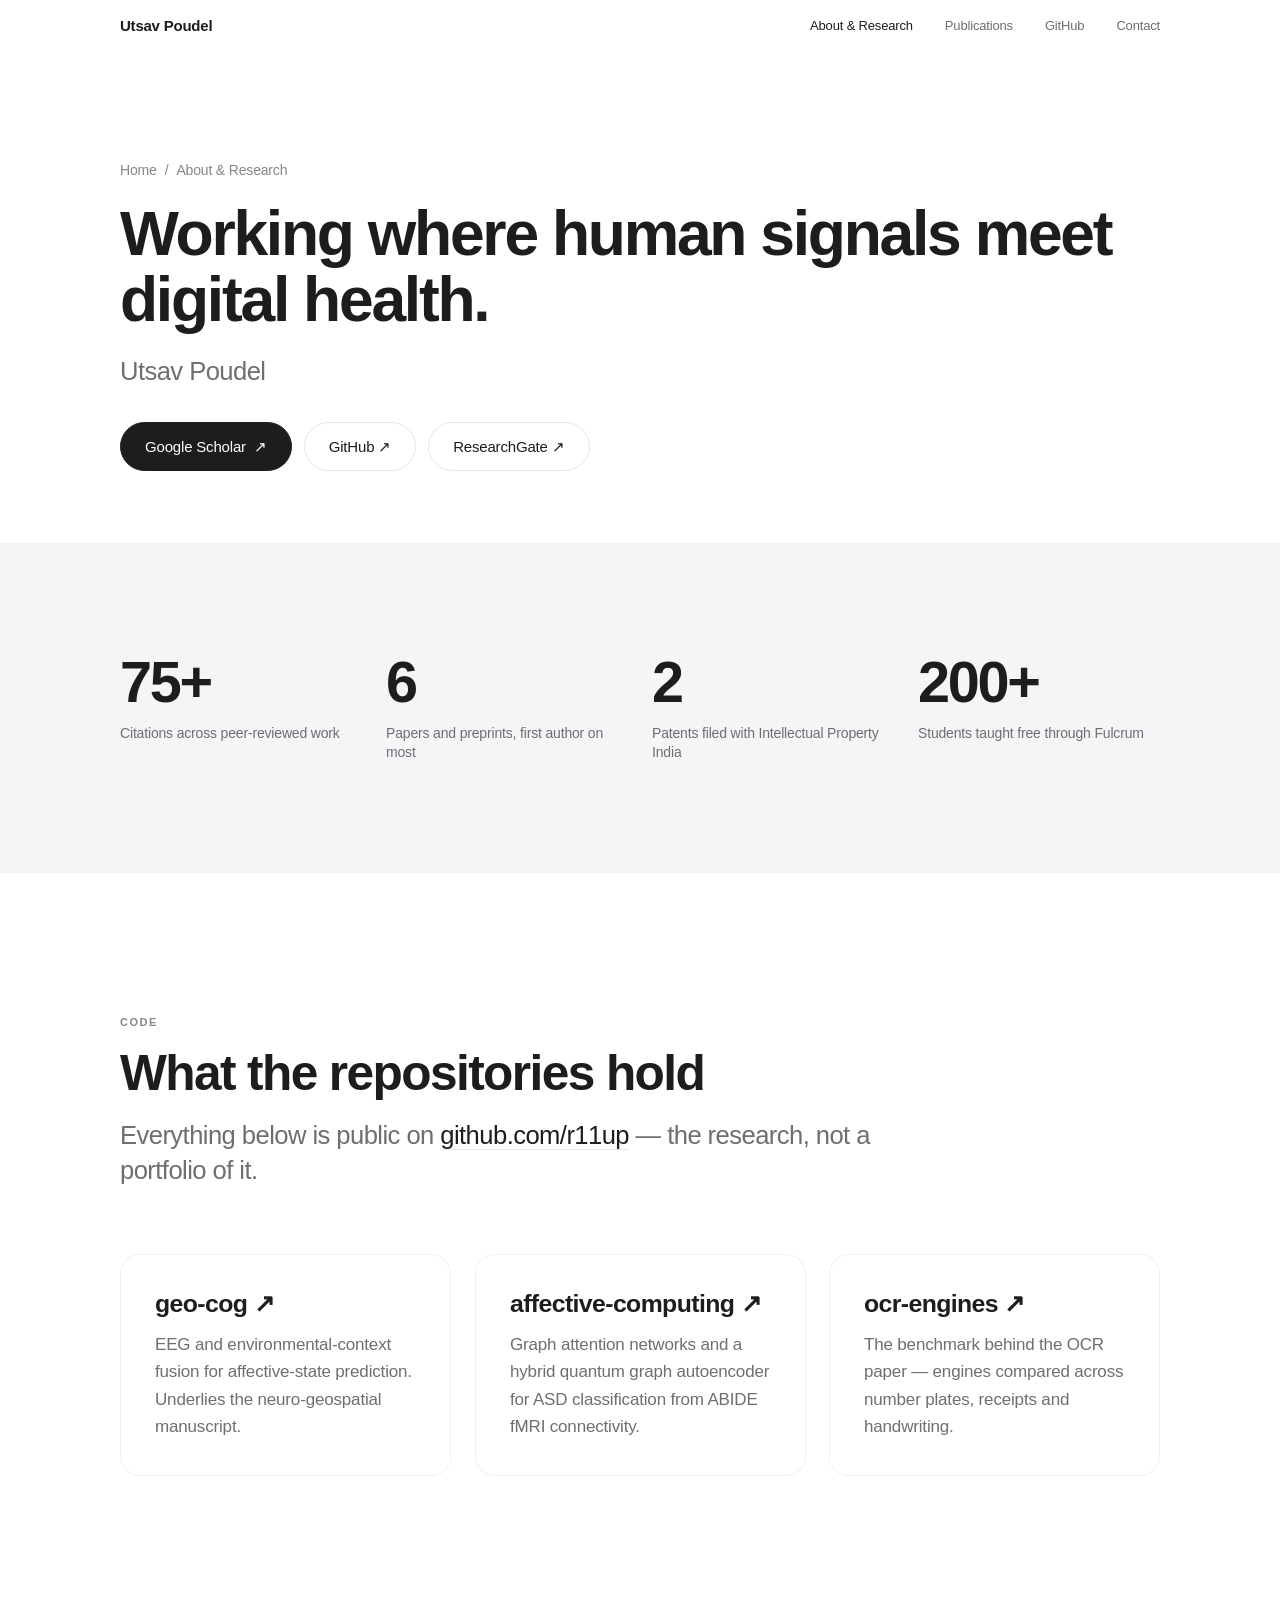
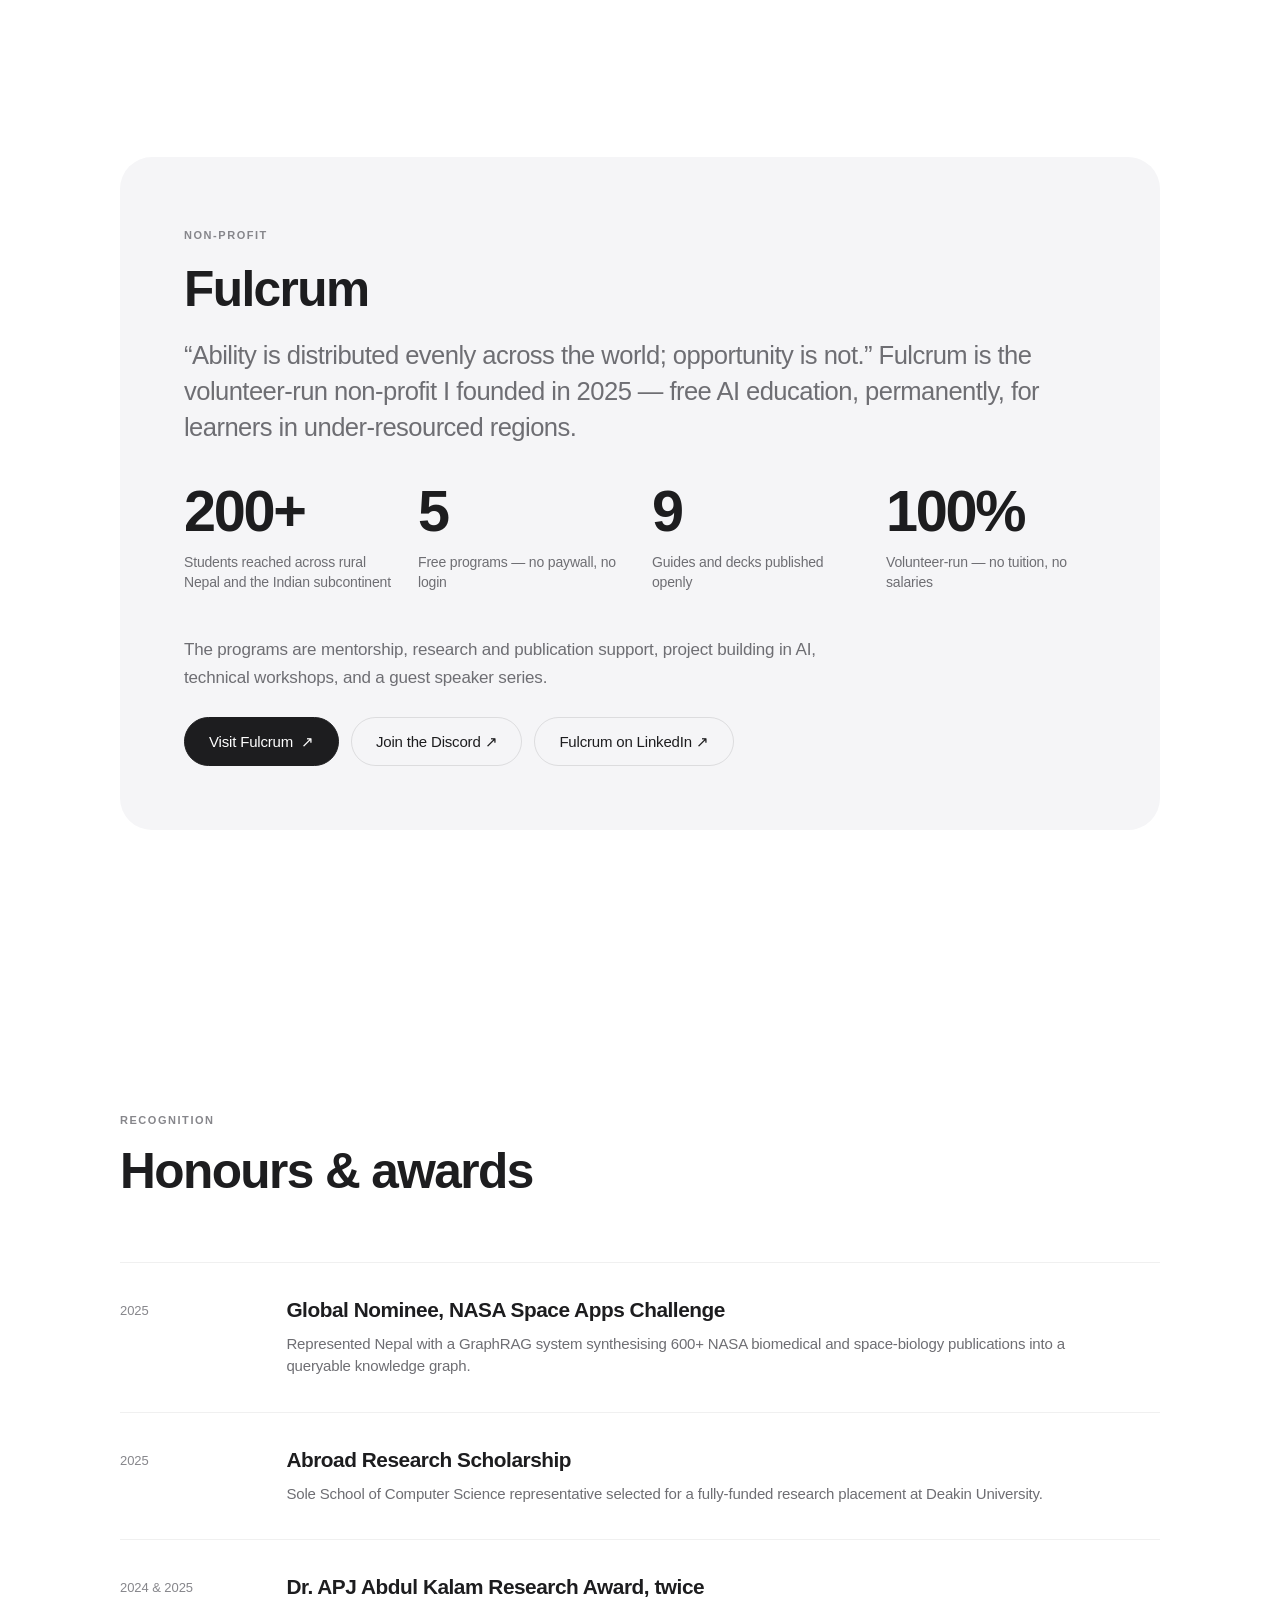
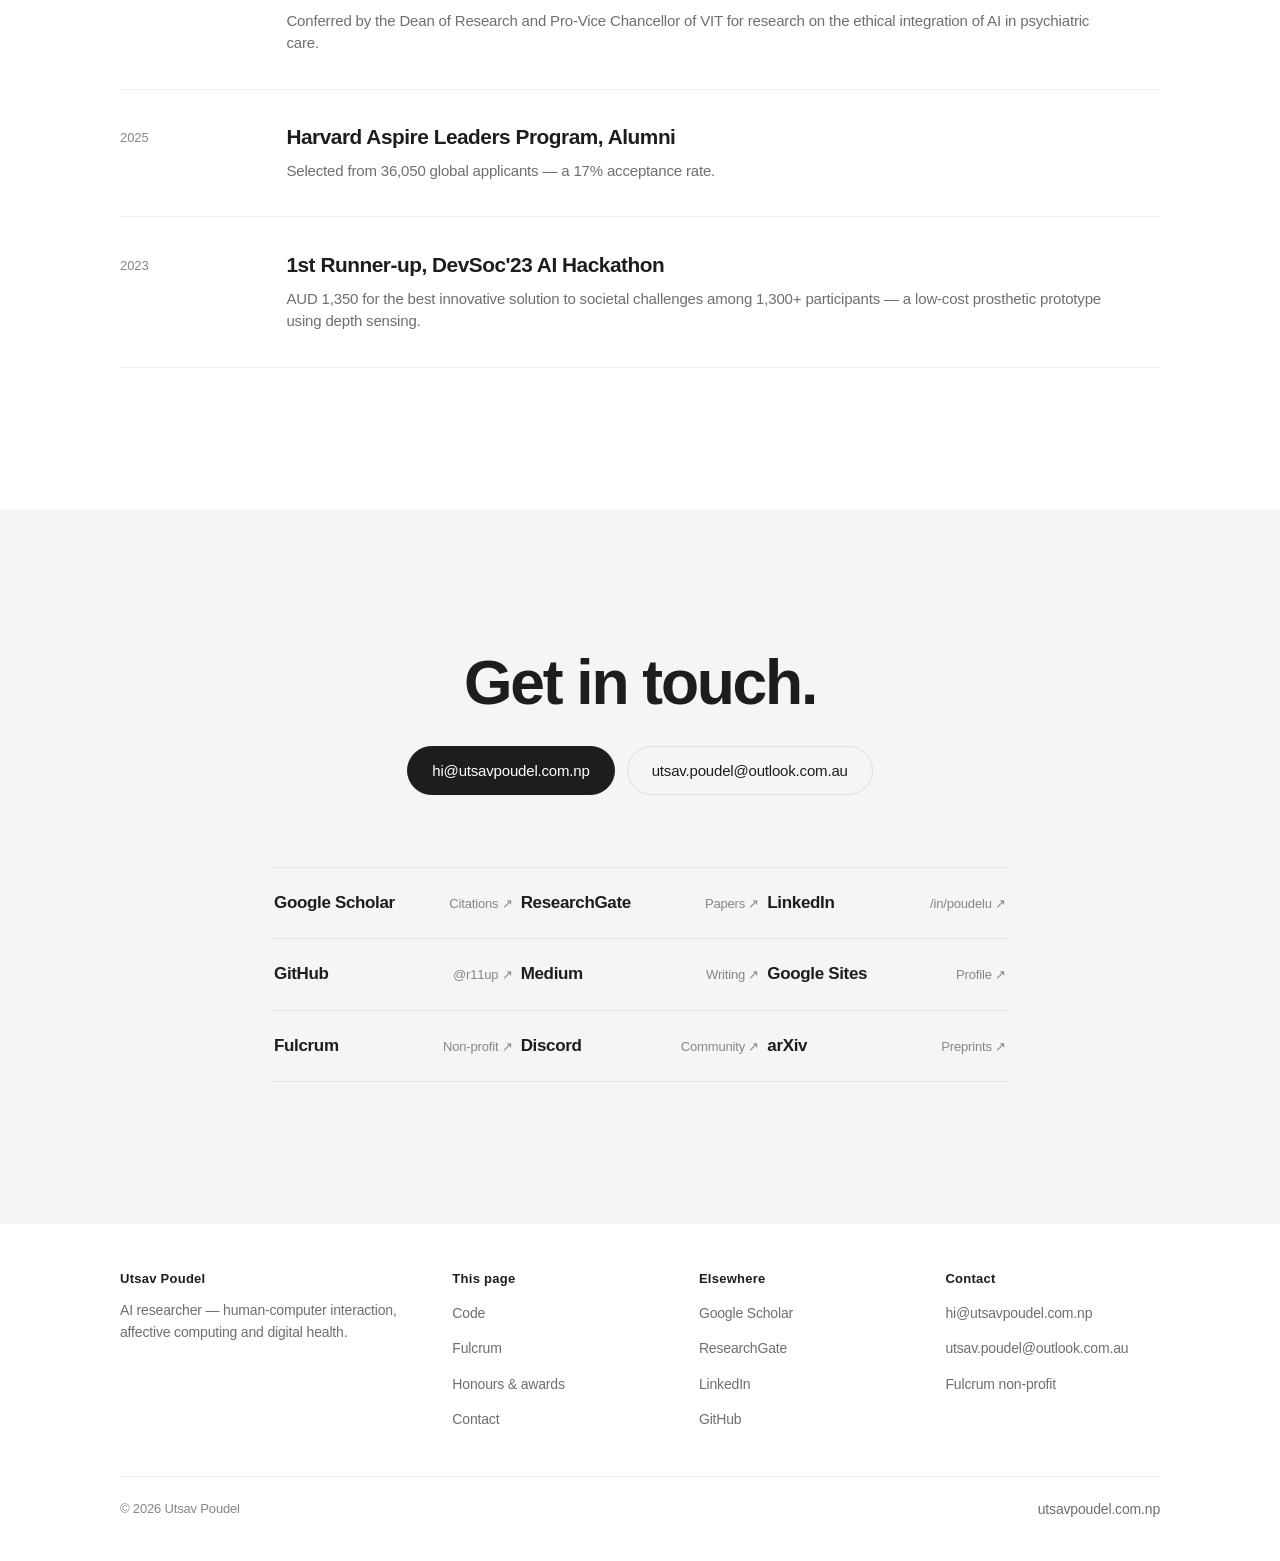
==== about/index.html @ 329345af "Landing: serif-italic name with a hover sheen, uniform hero rhythm - The name is now set in the syst" ====
<!DOCTYPE html>
<html lang="en">
<head>
<meta charset="UTF-8">
<meta name="viewport" content="width=device-width, initial-scale=1">
<title>About Utsav Poudel — AI Researcher in HCI, Affective Computing &amp; Digital Health</title>
<meta name="description" content="Utsav Poudel is an AI researcher working in human-computer interaction, affective computing and digital health. Bachelor's from VIT, visiting research student at Deakin University, collaborator at the University of Melbourne, founder of the Fulcrum non-profit. Research on EEG and fMRI, graph neural networks and quantum machine learning.">
<meta name="author" content="Utsav Poudel">
<meta name="robots" content="index, follow, max-snippet:-1, max-image-preview:large, max-video-preview:-1">
<meta name="keywords" content="Utsav Poudel, about Utsav Poudel, Utsav Poudel research, Utsav Poudel publications, Utsav Poudel affective computing, Utsav Poudel HCI, Utsav Poudel digital health, Utsav Poudel Deakin University, Utsav Poudel VIT, Utsav Poudel Fulcrum, Utshav Paudel, Utsav Paudel, AI researcher">
<link rel="canonical" href="https://utsavpoudel.com.np/about/">

<meta property="og:type" content="profile">
<meta property="og:site_name" content="Utsav Poudel">
<meta property="og:url" content="https://utsavpoudel.com.np/about/">
<meta property="og:title" content="About Utsav Poudel — AI Researcher in HCI &amp; Affective Computing">
<meta property="og:description" content="Research on human cognitive signals, affective computing and digital health — across VIT, Deakin University, Monash University, IIT Mandi and the University of Melbourne.">
<meta property="og:image" content="https://utsavpoudel.com.np/assets/m/6.png">
<meta property="og:image:alt" content="Utsav Poudel — AI researcher">
<meta name="twitter:card" content="summary_large_image">
<meta name="twitter:title" content="About Utsav Poudel — AI Researcher">
<meta name="twitter:description" content="Human-computer interaction, affective computing and digital health. Research, code and the Fulcrum non-profit.">
<meta name="twitter:image" content="https://utsavpoudel.com.np/assets/m/6.png">

<meta name="theme-color" content="#ffffff">
<link rel="icon" href="/assets/m/7.png" type="image/png">
<link rel="apple-touch-icon" href="/assets/m/7.png">
<link rel="manifest" href="/site.webmanifest">
<link rel="stylesheet" href="/assets/css/main.css">

<script type="application/ld+json">
{
  "@context": "https://schema.org",
  "@graph": [
    {
      "@type": "AboutPage",
      "@id": "https://utsavpoudel.com.np/about/#page",
      "url": "https://utsavpoudel.com.np/about/",
      "name": "About Utsav Poudel",
      "description": "Research focus, code and awards of Utsav Poudel, AI researcher in human-computer interaction, affective computing and digital health.",
      "inLanguage": "en",
      "isPartOf": { "@id": "https://utsavpoudel.com.np/#website" },
      "about": { "@id": "https://utsavpoudel.com.np/#person" },
      "mainEntity": { "@id": "https://utsavpoudel.com.np/#person" },
      "breadcrumb": {
        "@type": "BreadcrumbList",
        "itemListElement": [
          { "@type": "ListItem", "position": 1, "name": "Utsav Poudel", "item": "https://utsavpoudel.com.np/" },
          { "@type": "ListItem", "position": 2, "name": "About & Research", "item": "https://utsavpoudel.com.np/about/" }
        ]
      }
    },
    {
      "@type": "Person",
      "@id": "https://utsavpoudel.com.np/#person",
      "name": "Utsav Poudel",
      "alternateName": ["Utshav Paudel", "Utsav Paudel", "U. Poudel"],
      "url": "https://utsavpoudel.com.np/",
      "jobTitle": "AI Researcher",
      "description": "AI researcher in human-computer interaction, affective computing and digital health.",
      "email": "mailto:hi@utsavpoudel.com.np",
      "alumniOf": { "@type": "CollegeOrUniversity", "name": "Vellore Institute of Technology", "sameAs": "https://vit.ac.in/" },
      "affiliation": [
        { "@type": "CollegeOrUniversity", "name": "Deakin University", "sameAs": "https://www.deakin.edu.au/" },
        { "@type": "CollegeOrUniversity", "name": "The University of Melbourne", "sameAs": "https://www.unimelb.edu.au/" },
        { "@type": "CollegeOrUniversity", "name": "Monash University", "sameAs": "https://www.monash.edu/" }
      ],
      "knowsAbout": [
        "Human-Computer Interaction", "Affective Computing", "Digital Health",
        "Graph Neural Networks", "Quantum Machine Learning", "EEG Signal Analysis",
        "fMRI Connectivity", "Responsible AI in Psychiatry"
      ],
      "award": [
        "Global Nominee, NASA Space Apps Challenge 2025",
        "Abroad Research Scholarship, Vellore Institute of Technology (2025)",
        "Dr. APJ Abdul Kalam Research Award (2024 and 2025)",
        "1st Runner-up, DevSoc'23 AI Hackathon",
        "Harvard Aspire Leaders Program, Alumni (2025)"
      ],
      "worksFor": {
        "@type": "NGO",
        "name": "Fulcrum",
        "url": "https://fulcrumgo.github.io/",
        "description": "Volunteer-run non-profit providing free AI education and mentorship to learners in under-resourced regions."
      },
      "sameAs": [
        "https://github.com/r11up",
        "https://scholar.google.com/citations?user=BEfjz2gAAAAJ&hl=en",
        "https://www.researchgate.net/profile/Utsav-Poudel-4",
        "https://www.linkedin.com/in/poudelu/",
        "https://utsavpoudel.medium.com/",
        "https://sites.google.com/view/utsavpoudel",
        "https://fulcrumgo.github.io/about"
      ]
    }
    ,{
      "@type": "NGO",
      "@id": "https://fulcrumgo.github.io/#organization",
      "name": "Fulcrum",
      "url": "https://fulcrumgo.github.io/",
      "description": "Volunteer-run non-profit providing free AI education, mentorship, research and publication support to learners in under-resourced regions.",
      "foundingDate": "2025",
      "founder": { "@id": "https://utsavpoudel.com.np/#person" },
      "sameAs": [
        "https://fulcrumgo.github.io/about",
        "https://www.linkedin.com/company/gofulcrum/",
        "https://www.instagram.com/gofulcrum/"
      ]
    }
  ]
}
</script>
</head>
<body>
<a class="skip" href="#main">Skip to content</a>

<header class="nav" id="nav">
  <div class="wrap nav__inner">
    <a class="nav__brand" href="/">Utsav Poudel</a>
    <button class="nav__toggle" type="button" aria-label="Menu" aria-expanded="false"><span></span><span></span></button>
    <nav aria-label="Primary">
      <ul class="nav__list">
        <li><a href="/about/" aria-current="page">About &amp; Research</a></li>
        <li><a href="https://scholar.google.com/citations?user=BEfjz2gAAAAJ&amp;hl=en" target="_blank" rel="noopener me">Publications</a></li>
        <li><a href="https://github.com/r11up" target="_blank" rel="noopener me">GitHub</a></li>
        <li><a href="#contact">Contact</a></li>
      </ul>
    </nav>
  </div>
</header>

<main id="main">

  <!-- ============ HEADER ============ -->
  <section class="page-head">
    <div class="wrap">
      <nav class="crumbs small reveal" aria-label="Breadcrumb"><a href="/">Home</a><span>/</span><span>About &amp; Research</span></nav>
      <h1 class="h1 reveal">Working where human signals meet digital health.</h1>
      <p class="lead reveal" data-delay="0.08">Utsav Poudel</p>
      <div class="btn-row reveal" data-delay="0.14" style="margin-top:32px;">
        <a class="btn" href="https://scholar.google.com/citations?user=BEfjz2gAAAAJ&amp;hl=en" target="_blank" rel="noopener me">Google Scholar <span class="btn__arrow" aria-hidden="true">↗</span></a>
        <a class="btn btn--ghost" href="https://github.com/r11up" target="_blank" rel="noopener me">GitHub ↗</a>
        <a class="btn btn--ghost" href="https://www.researchgate.net/profile/Utsav-Poudel-4" target="_blank" rel="noopener me">ResearchGate ↗</a>
      </div>
    </div>
  </section>

  <!-- ============ NUMBERS ============ -->
  <section class="section section--tight section--grey">
    <div class="wrap">
      <div class="grid grid--4">
        <div class="stat reveal">
          <div class="stat__num"><span data-count="75" data-suffix="+">75+</span></div>
          <p class="stat__label">Citations across peer-reviewed work</p>
        </div>
        <div class="stat reveal" data-delay="0.08">
          <div class="stat__num"><span data-count="6" data-suffix="">6</span></div>
          <p class="stat__label">Papers and preprints, first author on most</p>
        </div>
        <div class="stat reveal" data-delay="0.16">
          <div class="stat__num"><span data-count="2" data-suffix="">2</span></div>
          <p class="stat__label">Patents filed with Intellectual Property India</p>
        </div>
        <div class="stat reveal" data-delay="0.24">
          <div class="stat__num"><span data-count="200" data-suffix="+">200+</span></div>
          <p class="stat__label">Students taught free through Fulcrum</p>
        </div>
      </div>
    </div>
  </section>

  <!-- ============ CODE ============ -->
  <section class="section" id="code">
    <div class="wrap">
      <div class="section-head reveal">
        <span class="mono-label">Code</span>
        <h2 class="h2">What the repositories hold</h2>
        <p class="lead">Everything below is public on <a class="text-link" href="https://github.com/r11up" target="_blank" rel="noopener me">github.com/r11up</a> — the research, not a portfolio of it.</p>
      </div>

      <div class="grid grid--3">
        <a class="card reveal" href="https://github.com/r11up/geo-cog" target="_blank" rel="noopener">
          <h3 class="h3">geo-cog <span aria-hidden="true">↗</span></h3>
          <p class="body">EEG and environmental-context fusion for affective-state prediction. Underlies the neuro-geospatial manuscript.</p>
        </a>
        <a class="card reveal" data-delay="0.08" href="https://github.com/r11up/affective-computing" target="_blank" rel="noopener">
          <h3 class="h3">affective-computing <span aria-hidden="true">↗</span></h3>
          <p class="body">Graph attention networks and a hybrid quantum graph autoencoder for ASD classification from ABIDE fMRI connectivity.</p>
        </a>
        <a class="card reveal" data-delay="0.16" href="https://github.com/r11up/ocr-engines" target="_blank" rel="noopener">
          <h3 class="h3">ocr-engines <span aria-hidden="true">↗</span></h3>
          <p class="body">The benchmark behind the OCR paper — engines compared across number plates, receipts and handwriting.</p>
        </a>
      </div>
    </div>
  </section>

  <!-- ============ FULCRUM ============ -->
  <section class="section" id="fulcrum">
    <div class="wrap">
      <div class="panel reveal">
        <span class="mono-label">Non-profit</span>
        <h2 class="h2" style="margin:16px 0 22px;">Fulcrum</h2>
        <p class="lead measure" style="margin-bottom:30px;">“Ability is distributed evenly across the world; opportunity is not.” Fulcrum is the volunteer-run non-profit I founded in 2025 — free AI education, permanently, for learners in under-resourced regions.</p>

        <div class="grid grid--4" style="margin-bottom:36px;">
          <div class="stat"><div class="stat__num">200+</div><p class="stat__label">Students reached across rural Nepal and the Indian subcontinent</p></div>
          <div class="stat"><div class="stat__num">5</div><p class="stat__label">Free programs — no paywall, no login</p></div>
          <div class="stat"><div class="stat__num">9</div><p class="stat__label">Guides and decks published openly</p></div>
          <div class="stat"><div class="stat__num">100%</div><p class="stat__label">Volunteer-run — no tuition, no salaries</p></div>
        </div>

        <p class="body" style="margin-bottom:26px; max-width:70ch;">The programs are mentorship, research and publication support, project building in AI, technical workshops, and a guest speaker series.</p>

        <div class="btn-row">
          <a class="btn" href="https://fulcrumgo.github.io/about" target="_blank" rel="noopener">Visit Fulcrum <span class="btn__arrow" aria-hidden="true">↗</span></a>
          <a class="btn btn--ghost" href="https://discord.gg/gbQCGkupdJ" target="_blank" rel="noopener">Join the Discord ↗</a>
          <a class="btn btn--ghost" href="https://www.linkedin.com/company/gofulcrum/" target="_blank" rel="noopener">Fulcrum on LinkedIn ↗</a>
        </div>
      </div>
    </div>
  </section>

  <!-- ============ AWARDS ============ -->
  <section class="section" id="awards">
    <div class="wrap">
      <div class="section-head reveal">
        <span class="mono-label">Recognition</span>
        <h2 class="h2">Honours &amp; awards</h2>
      </div>
      <div class="rows">
        <div class="row reveal">
          <div class="row__meta">2025</div>
          <div>
            <h3 class="row__title">Global Nominee, NASA Space Apps Challenge</h3>
            <p class="row__sub">Represented Nepal with a GraphRAG system synthesising 600+ NASA biomedical and space-biology publications into a queryable knowledge graph.</p>
          </div>
          <div class="row__aside"></div>
        </div>
        <div class="row reveal">
          <div class="row__meta">2025</div>
          <div>
            <h3 class="row__title">Abroad Research Scholarship</h3>
            <p class="row__sub">Sole School of Computer Science representative selected for a fully-funded research placement at Deakin University.</p>
          </div>
          <div class="row__aside"></div>
        </div>
        <div class="row reveal">
          <div class="row__meta">2024 &amp; 2025</div>
          <div>
            <h3 class="row__title">Dr. APJ Abdul Kalam Research Award, twice</h3>
            <p class="row__sub">Conferred by the Dean of Research and Pro-Vice Chancellor of VIT for research on the ethical integration of AI in psychiatric care.</p>
          </div>
          <div class="row__aside"></div>
        </div>
        <div class="row reveal">
          <div class="row__meta">2025</div>
          <div>
            <h3 class="row__title">Harvard Aspire Leaders Program, Alumni</h3>
            <p class="row__sub">Selected from 36,050 global applicants — a 17% acceptance rate.</p>
          </div>
          <div class="row__aside"></div>
        </div>
        <div class="row reveal">
          <div class="row__meta">2023</div>
          <div>
            <h3 class="row__title">1st Runner-up, DevSoc'23 AI Hackathon</h3>
            <p class="row__sub">AUD 1,350 for the best innovative solution to societal challenges among 1,300+ participants — a low-cost prosthetic prototype using depth sensing.</p>
          </div>
          <div class="row__aside"></div>
        </div>
      </div>
    </div>
  </section>

  <!-- ============ CONTACT ============ -->
  <section class="section section--grey contact-cta" id="contact">
    <div class="wrap wrap--narrow">
      <h2 class="h1 reveal">Get in touch.</h2>
      <div class="btn-row reveal" data-delay="0.08" style="justify-content:center; margin-top:30px;">
        <a class="btn" href="mailto:hi@utsavpoudel.com.np">hi@utsavpoudel.com.np</a>
        <a class="btn btn--ghost" href="mailto:utsav.poudel@outlook.com.au">utsav.poudel@outlook.com.au</a>
      </div>

      <div class="links reveal" data-delay="0.14" style="margin-top:clamp(40px,6vw,72px); text-align:left;">
        <a class="links__item" href="https://scholar.google.com/citations?user=BEfjz2gAAAAJ&amp;hl=en" target="_blank" rel="noopener me"><span class="links__name">Google Scholar</span><span class="links__meta">Citations ↗</span></a>
        <a class="links__item" href="https://www.researchgate.net/profile/Utsav-Poudel-4" target="_blank" rel="noopener me"><span class="links__name">ResearchGate</span><span class="links__meta">Papers ↗</span></a>
        <a class="links__item" href="https://www.linkedin.com/in/poudelu/" target="_blank" rel="noopener me"><span class="links__name">LinkedIn</span><span class="links__meta">/in/poudelu ↗</span></a>
        <a class="links__item" href="https://github.com/r11up" target="_blank" rel="noopener me"><span class="links__name">GitHub</span><span class="links__meta">@r11up ↗</span></a>
        <a class="links__item" href="https://utsavpoudel.medium.com/" target="_blank" rel="noopener me"><span class="links__name">Medium</span><span class="links__meta">Writing ↗</span></a>
        <a class="links__item" href="https://sites.google.com/view/utsavpoudel" target="_blank" rel="noopener me"><span class="links__name">Google Sites</span><span class="links__meta">Profile ↗</span></a>
        <a class="links__item" href="https://fulcrumgo.github.io/about" target="_blank" rel="noopener"><span class="links__name">Fulcrum</span><span class="links__meta">Non-profit ↗</span></a>
        <a class="links__item" href="https://discord.gg/gbQCGkupdJ" target="_blank" rel="noopener"><span class="links__name">Discord</span><span class="links__meta">Community ↗</span></a>
        <a class="links__item" href="https://arxiv.org/search/?searchtype=author&amp;query=Poudel%2C+U" target="_blank" rel="noopener"><span class="links__name">arXiv</span><span class="links__meta">Preprints ↗</span></a>
      </div>
    </div>
  </section>

</main>

<footer class="footer">
  <div class="wrap">
    <div class="footer__grid">
      <div>
        <h4>Utsav Poudel</h4>
        <p>AI researcher — human-computer interaction, affective computing and digital health.</p>
      </div>
      <div>
        <h4>This page</h4>
        <ul>
          <li><a href="#code">Code</a></li>
          <li><a href="#fulcrum">Fulcrum</a></li>
          <li><a href="#awards">Honours &amp; awards</a></li>
          <li><a href="#contact">Contact</a></li>
        </ul>
      </div>
      <div>
        <h4>Elsewhere</h4>
        <ul>
          <li><a href="https://scholar.google.com/citations?user=BEfjz2gAAAAJ&amp;hl=en" target="_blank" rel="noopener me">Google Scholar</a></li>
          <li><a href="https://www.researchgate.net/profile/Utsav-Poudel-4" target="_blank" rel="noopener me">ResearchGate</a></li>
          <li><a href="https://www.linkedin.com/in/poudelu/" target="_blank" rel="noopener me">LinkedIn</a></li>
          <li><a href="https://github.com/r11up" target="_blank" rel="noopener me">GitHub</a></li>
        </ul>
      </div>
      <div>
        <h4>Contact</h4>
        <ul>
          <li><a href="mailto:hi@utsavpoudel.com.np">hi@utsavpoudel.com.np</a></li>
          <li><a href="mailto:utsav.poudel@outlook.com.au">utsav.poudel@outlook.com.au</a></li>
          <li><a href="https://fulcrumgo.github.io/about" target="_blank" rel="noopener">Fulcrum non-profit</a></li>
        </ul>
      </div>
    </div>
    <div class="footer__bottom">
      <span>© <span data-year>2026</span> Utsav Poudel</span>
      <span><a href="/">utsavpoudel.com.np</a></span>
    </div>
  </div>
</footer>

<script src="/assets/js/main.js" defer></script>
</body>
</html>
---- assets/css/main.css ----
/* ==========================================================================
   utsavpoudel.com.np — design system
   White ground, black type, quiet motion.
   ========================================================================== */

:root {
  --ink:        #1d1d1f;
  --ink-2:      #6e6e73;
  --ink-3:      #86868b;
  --line:       rgba(0, 0, 0, 0.10);
  --line-soft:  rgba(0, 0, 0, 0.06);
  --bg:         #ffffff;
  --bg-2:       #f5f5f7;
  --bg-3:       #fafafc;

  --sans: -apple-system, BlinkMacSystemFont, "SF Pro Display", "SF Pro Text",
          "Inter", "Helvetica Neue", Helvetica, Arial, sans-serif;
  --serif: "New York", "Iowan Old Style", "Palatino Linotype", Palatino,
           "Times New Roman", serif;

  --wrap: 1120px;
  --pad: clamp(20px, 5vw, 40px);
  --section-y: clamp(76px, 11vw, 152px);

  --ease: cubic-bezier(0.22, 1, 0.36, 1);
  --ease-io: cubic-bezier(0.4, 0, 0.2, 1);

  --nav-h: 52px;
  color-scheme: light;
}

/* ---------- reset ---------- */
*, *::before, *::after { box-sizing: border-box; }

html {
  -webkit-text-size-adjust: 100%;
  scroll-behavior: smooth;
  scroll-padding-top: calc(var(--nav-h) + 24px);
}

body {
  margin: 0;
  background: var(--bg);
  color: var(--ink);
  font-family: var(--sans);
  font-size: 17px;
  line-height: 1.55;
  letter-spacing: -0.01em;
  -webkit-font-smoothing: antialiased;
  -moz-osx-font-smoothing: grayscale;
  overflow-x: hidden;
}

img { max-width: 100%; height: auto; display: block; }
a { color: inherit; text-decoration: none; }
h1, h2, h3, h4 { margin: 0; font-weight: 600; letter-spacing: -0.028em; line-height: 1.08; }
p { margin: 0; }
ul, ol { margin: 0; padding: 0; }
li { list-style: none; }

::selection { background: #1d1d1f; color: #fff; }

:focus-visible {
  outline: 2px solid var(--ink);
  outline-offset: 3px;
  border-radius: 4px;
}

.skip {
  position: absolute;
  left: -9999px;
  top: 0;
  background: var(--ink);
  color: #fff;
  padding: 12px 18px;
  z-index: 200;
  border-radius: 0 0 10px 0;
}
.skip:focus { left: 0; }

/* ---------- layout ---------- */
.wrap {
  width: 100%;
  max-width: var(--wrap);
  margin-inline: auto;
  padding-inline: var(--pad);
}
.wrap--narrow { max-width: 820px; }
/* a reading column that stays flush with the section headings above it */
.column { max-width: 74ch; }

section { position: relative; }
.section { padding-block: var(--section-y); }
.section--tight { padding-block: clamp(56px, 8vw, 104px); }
.section--grey { background: var(--bg-2); }
.section + .section--grey, .section--grey + .section { border-top: 1px solid transparent; }

.rule { height: 1px; background: var(--line-soft); border: 0; margin: 0; }

/* ---------- type ---------- */
.display {
  font-size: clamp(2.9rem, 9.2vw, 6.6rem);
  font-weight: 600;
  letter-spacing: -0.042em;
  line-height: 0.98;
}
.h1 {
  font-size: clamp(2.2rem, 5.6vw, 3.9rem);
  letter-spacing: -0.036em;
  line-height: 1.05;
}
.h2 {
  font-size: clamp(1.85rem, 4.1vw, 3.1rem);
  letter-spacing: -0.032em;
  line-height: 1.06;
}
.h3 {
  font-size: clamp(1.2rem, 2.1vw, 1.55rem);
  letter-spacing: -0.024em;
  line-height: 1.2;
}
.h4 {
  font-size: 1.0625rem;
  letter-spacing: -0.014em;
  font-weight: 600;
}
.lead {
  font-size: clamp(1.15rem, 2.1vw, 1.6rem);
  line-height: 1.4;
  letter-spacing: -0.022em;
  color: var(--ink-2);
  font-weight: 400;
}
.body { font-size: 1.0625rem; line-height: 1.62; color: var(--ink-2); }
.body strong { color: var(--ink); font-weight: 600; }
.small { font-size: 0.875rem; line-height: 1.5; color: var(--ink-3); }
.mono-label {
  font-size: 0.6875rem;
  font-weight: 600;
  letter-spacing: 0.14em;
  text-transform: uppercase;
  color: var(--ink-3);
}
.serif-quote {
  font-family: var(--serif);
  font-style: italic;
  letter-spacing: -0.01em;
}

.stack > * + * { margin-top: 1rem; }
.stack-lg > * + * { margin-top: 1.75rem; }
.measure { max-width: 68ch; }

.link-underline {
  background-image: linear-gradient(currentColor, currentColor);
  background-size: 0% 1px;
  background-repeat: no-repeat;
  background-position: 0 100%;
  transition: background-size 0.4s var(--ease);
}
.link-underline:hover { background-size: 100% 1px; }

.text-link {
  color: var(--ink);
  border-bottom: 1px solid var(--line);
  transition: border-color 0.3s var(--ease);
}
.text-link:hover { border-color: var(--ink); }

/* ---------- nav ---------- */
.nav {
  position: fixed;
  inset: 0 0 auto 0;
  height: var(--nav-h);
  z-index: 100;
  background: rgba(255, 255, 255, 0.72);
  -webkit-backdrop-filter: saturate(180%) blur(20px);
  backdrop-filter: saturate(180%) blur(20px);
  border-bottom: 1px solid transparent;
  transition: border-color 0.4s var(--ease), background 0.4s var(--ease);
}
.nav.is-scrolled { border-bottom-color: var(--line-soft); }

.nav__inner {
  height: 100%;
  display: flex;
  align-items: center;
  justify-content: space-between;
  gap: 24px;
}
.nav__brand {
  font-size: 0.9375rem;
  font-weight: 600;
  letter-spacing: -0.015em;
  white-space: nowrap;
}
.nav__list {
  display: flex;
  align-items: center;
  gap: clamp(16px, 2.6vw, 32px);
}
.nav__list a {
  font-size: 0.8125rem;
  color: var(--ink-2);
  transition: color 0.25s var(--ease);
}
.nav__list a:hover, .nav__list a[aria-current="page"] { color: var(--ink); }

.nav__toggle {
  display: none;
  width: 34px;
  height: 34px;
  border: 0;
  background: none;
  padding: 0;
  cursor: pointer;
  position: relative;
}
.nav__toggle span {
  position: absolute;
  left: 7px;
  width: 20px;
  height: 1.5px;
  background: var(--ink);
  transition: transform 0.4s var(--ease), opacity 0.25s var(--ease);
}
.nav__toggle span:nth-child(1) { top: 13px; }
.nav__toggle span:nth-child(2) { top: 20px; }
.nav.is-open .nav__toggle span:nth-child(1) { transform: translateY(3.5px) rotate(45deg); }
.nav.is-open .nav__toggle span:nth-child(2) { transform: translateY(-3.5px) rotate(-45deg); }

@media (max-width: 820px) {
  .nav__toggle { display: block; }
  .nav__list {
    position: fixed;
    inset: var(--nav-h) 0 auto 0;
    flex-direction: column;
    align-items: flex-start;
    gap: 0;
    background: rgba(255, 255, 255, 0.94);
    -webkit-backdrop-filter: saturate(180%) blur(20px);
    backdrop-filter: saturate(180%) blur(20px);
    border-bottom: 1px solid var(--line-soft);
    padding: 8px var(--pad) 24px;
    transform: translateY(-8px);
    opacity: 0;
    pointer-events: none;
    transition: opacity 0.35s var(--ease), transform 0.35s var(--ease);
  }
  .nav.is-open .nav__list { opacity: 1; transform: none; pointer-events: auto; }
  .nav__list li { width: 100%; }
  .nav__list a {
    display: block;
    width: 100%;
    padding: 14px 0;
    font-size: 1.25rem;
    letter-spacing: -0.02em;
    border-bottom: 1px solid var(--line-soft);
  }
  .nav__list li:last-child a { border-bottom: 0; }
}

/* ---------- buttons ---------- */
.btn {
  display: inline-flex;
  align-items: center;
  gap: 8px;
  padding: 12px 24px;
  border-radius: 980px;
  font-size: 0.9375rem;
  font-weight: 500;
  letter-spacing: -0.012em;
  border: 1px solid var(--ink);
  background: var(--ink);
  color: #fff;
  cursor: pointer;
  transition: transform 0.35s var(--ease), background 0.3s var(--ease),
              color 0.3s var(--ease), box-shadow 0.35s var(--ease);
}
.btn:hover {
  transform: translateY(-2px);
  box-shadow: 0 10px 24px rgba(0, 0, 0, 0.14);
}
.btn--ghost { background: transparent; color: var(--ink); border-color: var(--line); }
.btn--ghost:hover { border-color: var(--ink); box-shadow: 0 10px 24px rgba(0, 0, 0, 0.07); }
.btn__arrow { transition: transform 0.35s var(--ease); }
.btn:hover .btn__arrow { transform: translateX(3px); }

.btn-row { display: flex; flex-wrap: wrap; gap: 12px; }

/* ---------- hero ---------- */
.hero {
  min-height: min(94vh, 900px);
  display: flex;
  align-items: center;
  padding-top: calc(var(--nav-h) + 40px);
  padding-bottom: 72px;
  position: relative;
  overflow: hidden;
}
.hero::after {
  content: "";
  position: absolute;
  inset: auto -20% -60% -20%;
  height: 70%;
  background: radial-gradient(60% 60% at 50% 100%, rgba(0, 0, 0, 0.045), transparent 72%);
  pointer-events: none;
}
.hero__inner { position: relative; z-index: 1; width: 100%; }
.hero__eyebrow { margin-bottom: 22px; }
.hero__name { margin-bottom: 22px; }
.hero__lead { max-width: 42ch; margin-bottom: 34px; }
.hero__meta {
  display: flex;
  flex-wrap: wrap;
  gap: 8px 10px;
  margin-bottom: 38px;
}
.chip {
  display: inline-flex;
  align-items: center;
  padding: 6px 14px;
  border: 1px solid var(--line);
  border-radius: 980px;
  font-size: 0.8125rem;
  color: var(--ink-2);
  letter-spacing: -0.008em;
  transition: border-color 0.3s var(--ease), color 0.3s var(--ease), transform 0.3s var(--ease);
}
a.chip:hover { border-color: var(--ink); color: var(--ink); transform: translateY(-1px); }

.scroll-cue {
  position: absolute;
  left: 50%;
  bottom: 28px;
  transform: translateX(-50%);
  display: flex;
  flex-direction: column;
  align-items: center;
  gap: 8px;
  color: var(--ink-3);
  font-size: 0.6875rem;
  letter-spacing: 0.14em;
  text-transform: uppercase;
}
.scroll-cue__line {
  width: 1px;
  height: 40px;
  background: linear-gradient(var(--ink-3), transparent);
  animation: cue 2.6s var(--ease-io) infinite;
  transform-origin: top;
}
@keyframes cue {
  0%   { transform: scaleY(0); opacity: 0; }
  35%  { transform: scaleY(1); opacity: 1; }
  100% { transform: scaleY(1); opacity: 0; transform-origin: bottom; }
}
@media (max-width: 820px) { .scroll-cue { display: none; } }

/* ---------- page header (subpages) ---------- */
.page-head {
  padding-top: calc(var(--nav-h) + clamp(56px, 9vw, 108px));
  padding-bottom: clamp(40px, 6vw, 72px);
}
.page-head .lead { max-width: 62ch; margin-top: 22px; }
.crumbs { display: flex; gap: 8px; align-items: center; margin-bottom: 20px; }
.crumbs a { color: var(--ink-3); }
.crumbs a:hover { color: var(--ink); }

/* ---------- section headers ---------- */
.section-head { margin-bottom: clamp(36px, 5vw, 64px); }
.section-head .mono-label { display: block; margin-bottom: 16px; }
.section-head .lead { margin-top: 18px; max-width: 58ch; }

/* ---------- grids & cards ---------- */
.grid { display: grid; gap: clamp(16px, 2vw, 24px); }
.grid--2 { grid-template-columns: repeat(2, minmax(0, 1fr)); }
.grid--3 { grid-template-columns: repeat(3, minmax(0, 1fr)); }
.grid--4 { grid-template-columns: repeat(4, minmax(0, 1fr)); }
@media (max-width: 900px) {
  .grid--3, .grid--4 { grid-template-columns: repeat(2, minmax(0, 1fr)); }
}
@media (max-width: 620px) {
  .grid--2, .grid--3, .grid--4 { grid-template-columns: minmax(0, 1fr); }
}

.card {
  background: var(--bg);
  border: 1px solid var(--line-soft);
  border-radius: 20px;
  padding: clamp(22px, 3vw, 34px);
  transition: transform 0.5s var(--ease), box-shadow 0.5s var(--ease), border-color 0.5s var(--ease);
  position: relative;
  height: 100%;
}
.card:hover {
  transform: translateY(-4px);
  border-color: var(--line);
  box-shadow: 0 18px 44px rgba(0, 0, 0, 0.07);
}
.card--flat:hover { transform: none; box-shadow: none; }
.card__num {
  font-size: 0.6875rem;
  font-weight: 600;
  letter-spacing: 0.14em;
  color: var(--ink-3);
  margin-bottom: 18px;
  display: block;
}
.card .h3 { margin-bottom: 12px; }
.card__tags { display: flex; flex-wrap: wrap; gap: 6px; margin-top: 20px; }
.tag {
  font-size: 0.75rem;
  color: var(--ink-3);
  border: 1px solid var(--line-soft);
  border-radius: 980px;
  padding: 4px 11px;
}

/* ---------- stats ---------- */
.stat { padding-block: 8px; }
.stat__num {
  font-size: clamp(2.4rem, 5vw, 3.6rem);
  font-weight: 600;
  letter-spacing: -0.04em;
  line-height: 1;
  font-variant-numeric: tabular-nums;
}
.stat__label { margin-top: 12px; font-size: 0.875rem; color: var(--ink-2); line-height: 1.4; }

/* ---------- list rows (publications, awards, timeline) ---------- */
.rows { border-top: 1px solid var(--line-soft); }
.row {
  display: grid;
  grid-template-columns: 128px minmax(0, 1fr) auto;
  gap: clamp(16px, 3vw, 40px);
  align-items: start;
  padding-block: clamp(24px, 3vw, 34px);
  border-bottom: 1px solid var(--line-soft);
  transition: background 0.4s var(--ease);
}
.row:hover { background: linear-gradient(90deg, rgba(0,0,0,0.018), transparent 70%); }
.row__meta { color: var(--ink-3); font-size: 0.8125rem; padding-top: 4px; letter-spacing: -0.005em; }
.row__title { font-size: clamp(1.05rem, 1.7vw, 1.3rem); font-weight: 600; letter-spacing: -0.022em; line-height: 1.25; }
.row__sub { margin-top: 10px; color: var(--ink-2); font-size: 0.9375rem; line-height: 1.5; }
.row__note { margin-top: 12px; color: var(--ink-3); font-size: 0.875rem; line-height: 1.5; }
.row__aside { display: flex; flex-direction: column; align-items: flex-end; gap: 8px; padding-top: 2px; }
.row__badge {
  font-size: 0.75rem;
  color: var(--ink-2);
  border: 1px solid var(--line-soft);
  border-radius: 980px;
  padding: 4px 12px;
  white-space: nowrap;
}
@media (max-width: 780px) {
  .row { grid-template-columns: minmax(0, 1fr); gap: 10px; }
  .row__meta { order: -1; padding-top: 0; }
  .row__aside { flex-direction: row; align-items: center; justify-content: flex-start; flex-wrap: wrap; }
}

/* ---------- timeline ---------- */
.timeline { border-left: 1px solid var(--line-soft); padding-left: clamp(20px, 3vw, 36px); }
.timeline__item { position: relative; padding-bottom: clamp(30px, 4vw, 46px); }
.timeline__item::before {
  content: "";
  position: absolute;
  left: calc(-1 * clamp(20px, 3vw, 36px) - 3.5px);
  top: 9px;
  width: 7px;
  height: 7px;
  border-radius: 50%;
  background: var(--ink);
}
.timeline__item:last-child { padding-bottom: 0; }
.timeline__when { font-size: 0.8125rem; color: var(--ink-3); }
.timeline__what { margin-top: 6px; font-size: clamp(1.05rem, 1.7vw, 1.25rem); font-weight: 600; letter-spacing: -0.022em; }
.timeline__role { margin-top: 4px; color: var(--ink-2); font-size: 0.9375rem; }
.timeline__body { margin-top: 12px; color: var(--ink-2); font-size: 0.9375rem; line-height: 1.6; max-width: 70ch; }
.timeline__body li { position: relative; padding-left: 18px; margin-top: 8px; }
.timeline__body li::before {
  content: "";
  position: absolute;
  left: 2px;
  top: 10px;
  width: 4px;
  height: 1px;
  background: var(--ink-3);
}

/* ---------- feature panel ---------- */
.panel {
  background: var(--bg-2);
  border-radius: clamp(20px, 3vw, 32px);
  padding: clamp(30px, 5vw, 72px);
}
.panel--outline { background: transparent; border: 1px solid var(--line-soft); }

/* ---------- link grid (elsewhere) ---------- */
.links { display: grid; grid-template-columns: repeat(3, minmax(0, 1fr)); gap: 0; border-top: 1px solid var(--line-soft); }
@media (max-width: 900px) { .links { grid-template-columns: repeat(2, minmax(0, 1fr)); } }
@media (max-width: 560px) { .links { grid-template-columns: minmax(0, 1fr); } }
.links__item {
  display: flex;
  align-items: baseline;
  justify-content: space-between;
  gap: 16px;
  padding: 22px 4px;
  border-bottom: 1px solid var(--line-soft);
  transition: padding-left 0.4s var(--ease);
}
.links__item:hover { padding-left: 12px; }
.links__name { font-weight: 600; letter-spacing: -0.02em; }
.links__meta { font-size: 0.8125rem; color: var(--ink-3); }

/* ---------- faq ---------- */
.faq__item { border-bottom: 1px solid var(--line-soft); }
.faq__q {
  width: 100%;
  text-align: left;
  background: none;
  border: 0;
  padding: 24px 40px 24px 0;
  font-family: inherit;
  font-size: clamp(1.05rem, 1.8vw, 1.25rem);
  font-weight: 600;
  letter-spacing: -0.022em;
  color: var(--ink);
  cursor: pointer;
  position: relative;
}
.faq__q::after {
  content: "";
  position: absolute;
  right: 6px;
  top: 50%;
  width: 12px;
  height: 12px;
  margin-top: -6px;
  background:
    linear-gradient(var(--ink-2), var(--ink-2)) center/12px 1.5px no-repeat,
    linear-gradient(var(--ink-2), var(--ink-2)) center/1.5px 12px no-repeat;
  transition: transform 0.4s var(--ease), opacity 0.3s var(--ease);
}
.faq__item.is-open .faq__q::after { transform: rotate(90deg); }
.faq__item.is-open .faq__q::after {
  background: linear-gradient(var(--ink-2), var(--ink-2)) center/12px 1.5px no-repeat;
}
.faq__a {
  overflow: hidden;
  max-height: 0;
  transition: max-height 0.5s var(--ease), opacity 0.4s var(--ease), padding-bottom 0.5s var(--ease);
  opacity: 0;
}
.faq__item.is-open .faq__a { opacity: 1; padding-bottom: 26px; }
.faq__a p { color: var(--ink-2); line-height: 1.62; max-width: 72ch; }
.faq__a p + p { margin-top: 12px; }

/* ---------- contact / footer ---------- */
.contact-cta { text-align: center; }
.contact-cta .display { margin-bottom: 26px; }

.footer {
  border-top: 1px solid var(--line-soft);
  padding-block: 48px 40px;
  background: var(--bg);
}
.footer__grid {
  display: grid;
  grid-template-columns: 1.4fr repeat(3, minmax(0, 1fr));
  gap: 32px;
}
@media (max-width: 820px) { .footer__grid { grid-template-columns: repeat(2, minmax(0, 1fr)); } }
@media (max-width: 520px) { .footer__grid { grid-template-columns: minmax(0, 1fr); } }
.footer h4 { margin-bottom: 14px; font-size: 0.8125rem; letter-spacing: 0.02em; }
.footer li + li { margin-top: 9px; }
.footer a, .footer p { font-size: 0.875rem; color: var(--ink-2); }
.footer a { transition: color 0.25s var(--ease); }
.footer a:hover { color: var(--ink); }
.footer__bottom {
  margin-top: 44px;
  padding-top: 22px;
  border-top: 1px solid var(--line-soft);
  display: flex;
  flex-wrap: wrap;
  gap: 10px 24px;
  justify-content: space-between;
  color: var(--ink-3);
  font-size: 0.8125rem;
}

/* ---------- motion ---------- */
.reveal {
  opacity: 0;
  transform: translateY(26px);
  transition: opacity 0.9s var(--ease), transform 0.9s var(--ease);
  will-change: opacity, transform;
}
.reveal.is-in { opacity: 1; transform: none; }

.hero-anim > * {
  opacity: 0;
  transform: translateY(22px);
  animation: rise 1.1s var(--ease) forwards;
}
.hero-anim > *:nth-child(1) { animation-delay: 0.08s; }
.hero-anim > *:nth-child(2) { animation-delay: 0.18s; }
.hero-anim > *:nth-child(3) { animation-delay: 0.28s; }
.hero-anim > *:nth-child(4) { animation-delay: 0.38s; }
.hero-anim > *:nth-child(5) { animation-delay: 0.48s; }
@keyframes rise { to { opacity: 1; transform: none; } }

.split-line { display: block; overflow: hidden; }
.split-line > span {
  display: block;
  transform: translateY(105%);
  animation: lineUp 1.15s var(--ease) forwards;
}
.split-line:nth-of-type(1) > span { animation-delay: 0.06s; }
.split-line:nth-of-type(2) > span { animation-delay: 0.16s; }
@keyframes lineUp { to { transform: none; } }

@media (prefers-reduced-motion: reduce) {
  html { scroll-behavior: auto; }
  *, *::before, *::after {
    animation-duration: 0.001ms !important;
    animation-iteration-count: 1 !important;
    transition-duration: 0.001ms !important;
  }
  .reveal { opacity: 1; transform: none; }
  .hero-anim > *, .split-line > span { opacity: 1; transform: none; }
}

/* ---------- landing (home) ---------- */
.landing {
  position: relative;
  min-height: 100vh;
  min-height: 100dvh;
  display: flex;
  flex-direction: column;   /* the foot must never sit beside the hero */
  align-items: center;
  justify-content: center;
  overflow: hidden;
  padding-top: var(--nav-h);
}

#graph-canvas {
  position: absolute;
  inset: 0;
  width: 100%;
  height: 100%;
  opacity: 0;
  transition: opacity 1.8s var(--ease);
  -webkit-mask-image: radial-gradient(115% 105% at 50% 45%, #000 30%, transparent 82%);
  mask-image: radial-gradient(115% 105% at 50% 45%, #000 30%, transparent 82%);
}
#graph-canvas.is-ready { opacity: 1; }

.landing__inner {
  position: relative;
  z-index: 1;
  text-align: center;
  width: 100%;
  padding-block: clamp(60px, 10vh, 120px);
}
.landing__inner::before {
  content: "";
  position: absolute;
  inset: -6% -10%;
  background: radial-gradient(58% 52% at 50% 50%, rgba(255, 255, 255, 0.94) 38%, rgba(255, 255, 255, 0) 78%);
  z-index: -1;
  pointer-events: none;
}

/* one spacing unit governs the whole hero: x1 between lines, x2 before the links */
.landing__inner { --gap: clamp(18px, 2.4vw, 26px); }

.landing__name {
  font-family: var(--serif);
  font-style: italic;
  font-size: clamp(3rem, 11.5vw, 8.4rem);
  font-weight: 500;
  letter-spacing: -0.025em;
  line-height: 1;
  margin-bottom: var(--gap);
  display: inline-block;
  transition: letter-spacing 0.7s var(--ease);
}

/* hover: a greyscale sheen crosses the name, nothing more */
@supports (-webkit-background-clip: text) or (background-clip: text) {
  .landing__name {
    background-image: linear-gradient(100deg,
      var(--ink) 0%, var(--ink) 38%,
      #9a9aa0 48%, #c9c9ce 52%, #9a9aa0 56%,
      var(--ink) 66%, var(--ink) 100%);
    background-size: 280% 100%;
    background-position: 100% 0;
    background-repeat: no-repeat;
    -webkit-background-clip: text;
    background-clip: text;
    color: transparent;
    -webkit-text-fill-color: transparent;
    transition: background-position 1.25s var(--ease), letter-spacing 0.7s var(--ease);
  }
  .landing__name:hover { background-position: 0 0; }
}
.landing__name:hover { letter-spacing: -0.018em; }

.landing__role {
  font-size: clamp(1.05rem, 2.1vw, 1.5rem);
  font-weight: 400;
  letter-spacing: -0.02em;
  color: var(--ink);
  margin-bottom: var(--gap);
}
.landing__role span { color: var(--ink-3); padding-inline: 6px; }

.landing__email {
  font-size: 0.9375rem;
  letter-spacing: -0.008em;
  color: var(--ink-2);
  margin-bottom: calc(var(--gap) * 2);
}
.landing__email a {
  border-bottom: 1px solid var(--line);
  padding-bottom: 2px;
  transition: color 0.3s var(--ease), border-color 0.3s var(--ease);
}
.landing__email a:hover { color: var(--ink); border-color: var(--ink); }
.landing__intro {
  font-size: clamp(1.02rem, 1.7vw, 1.3rem);
  line-height: 1.45;
  letter-spacing: -0.02em;
  color: var(--ink-2);
  max-width: 40ch;
  margin: 0 auto 42px;
}

.landing__links {
  display: flex;
  flex-wrap: wrap;
  justify-content: center;
  gap: 12px;
}
.landing__links a {
  display: inline-flex;
  align-items: center;
  gap: 7px;
  padding: 11px 22px;
  border: 1px solid var(--line);
  border-radius: 980px;
  font-size: 0.9375rem;
  letter-spacing: -0.012em;
  background: rgba(255, 255, 255, 0.7);
  -webkit-backdrop-filter: blur(6px);
  backdrop-filter: blur(6px);
  transition: transform 0.4s var(--ease), border-color 0.4s var(--ease),
              box-shadow 0.4s var(--ease), background 0.4s var(--ease);
}
.landing__links a:hover {
  transform: translateY(-2px);
  border-color: var(--ink);
  background: #fff;
  box-shadow: 0 12px 28px rgba(0, 0, 0, 0.08);
}
.landing__links a.is-primary { background: var(--ink); color: #fff; border-color: var(--ink); }
.landing__links a.is-primary:hover { background: #000; }
.landing__links .ext { font-size: 0.75rem; color: currentColor; opacity: 0.5; }

.landing__foot {
  position: absolute;
  left: 0;
  right: 0;
  bottom: 22px;
  display: flex;
  justify-content: space-between;
  gap: 16px;
  font-size: 0.75rem;
  color: var(--ink-3);
  z-index: 1;
}
.landing__foot a:hover { color: var(--ink); }
@media (max-width: 620px) {
  .landing__foot {
    position: static;
    margin-top: 40px;
    justify-content: center;
    text-align: center;
    flex-direction: column;
    gap: 6px;
  }
  .landing { min-height: 100svh; padding-bottom: 40px; }
  .landing__links a { padding: 10px 18px; font-size: 0.875rem; }
  .landing__intro { margin-bottom: 32px; }
}

/* ---------- print ---------- */
@media print {
  .nav, .scroll-cue, .footer, .btn-row { display: none !important; }
  body { font-size: 11pt; }
  .reveal { opacity: 1; transform: none; }
}
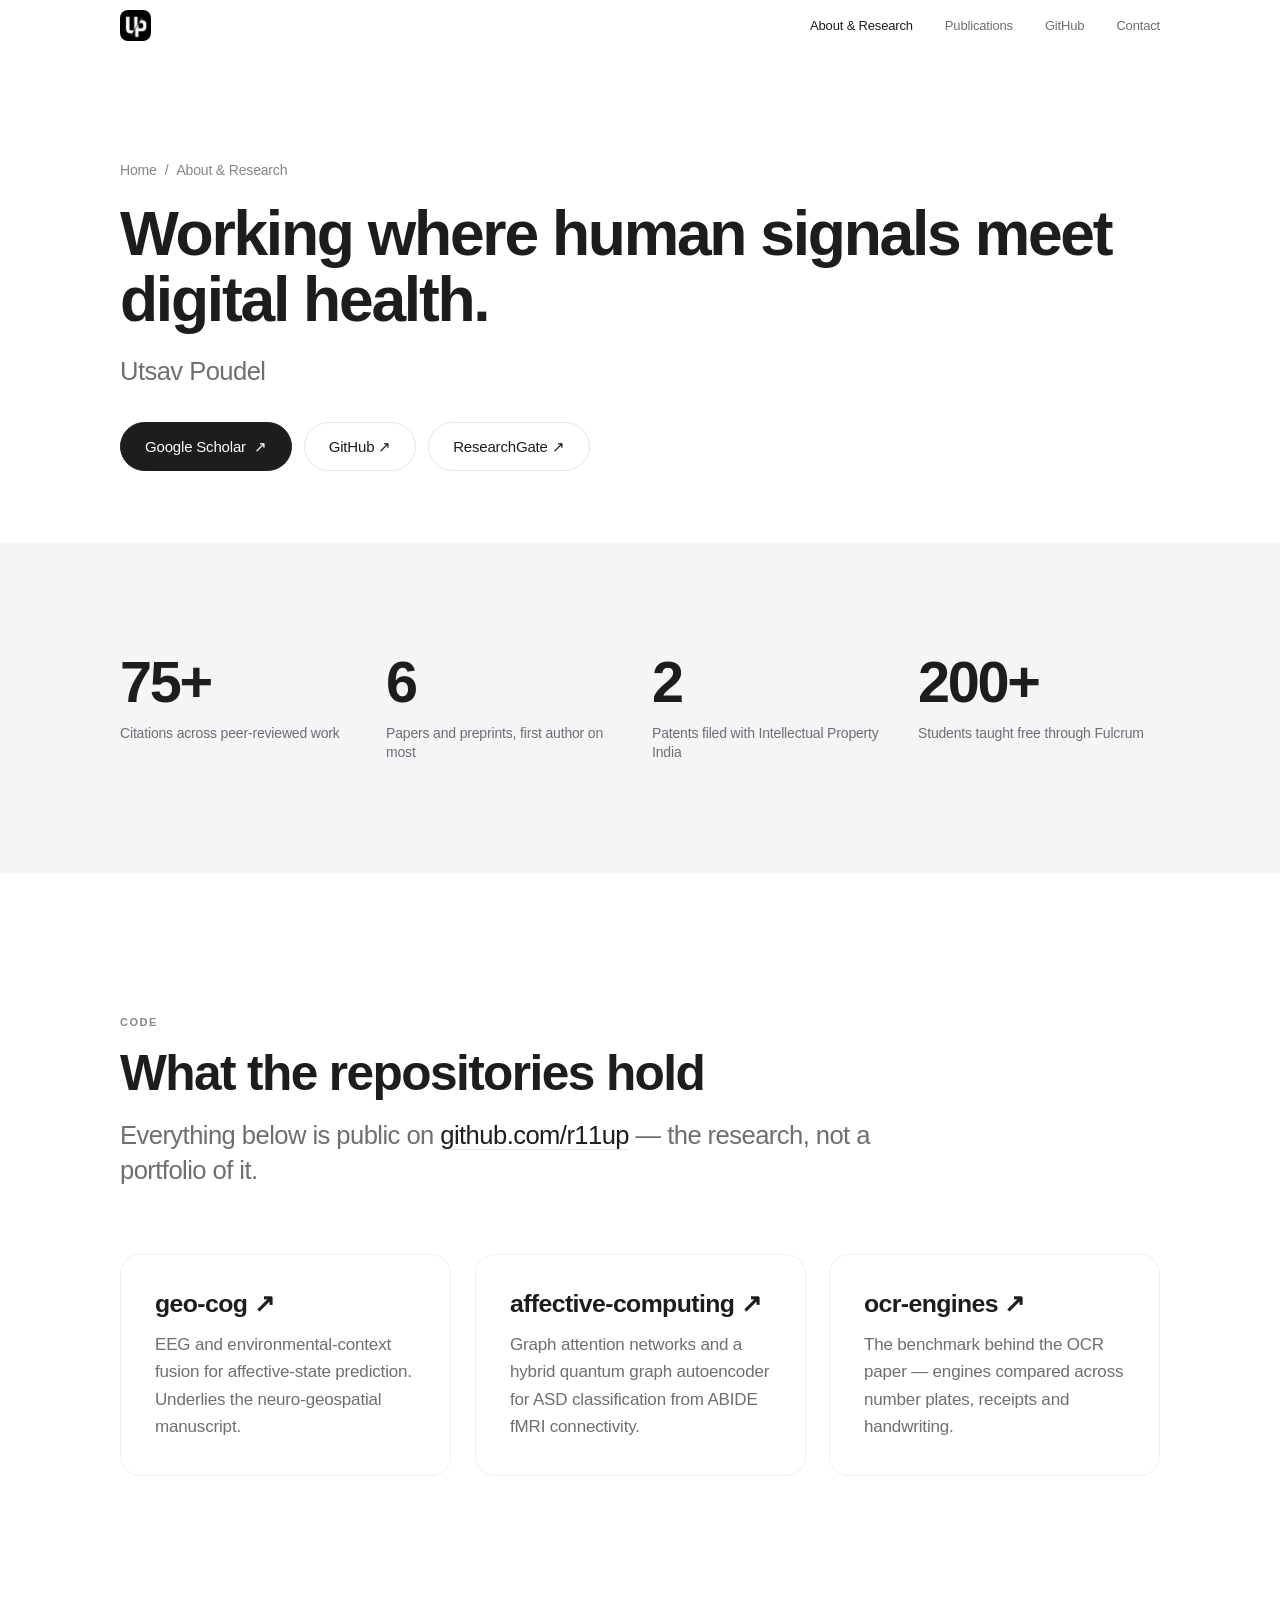
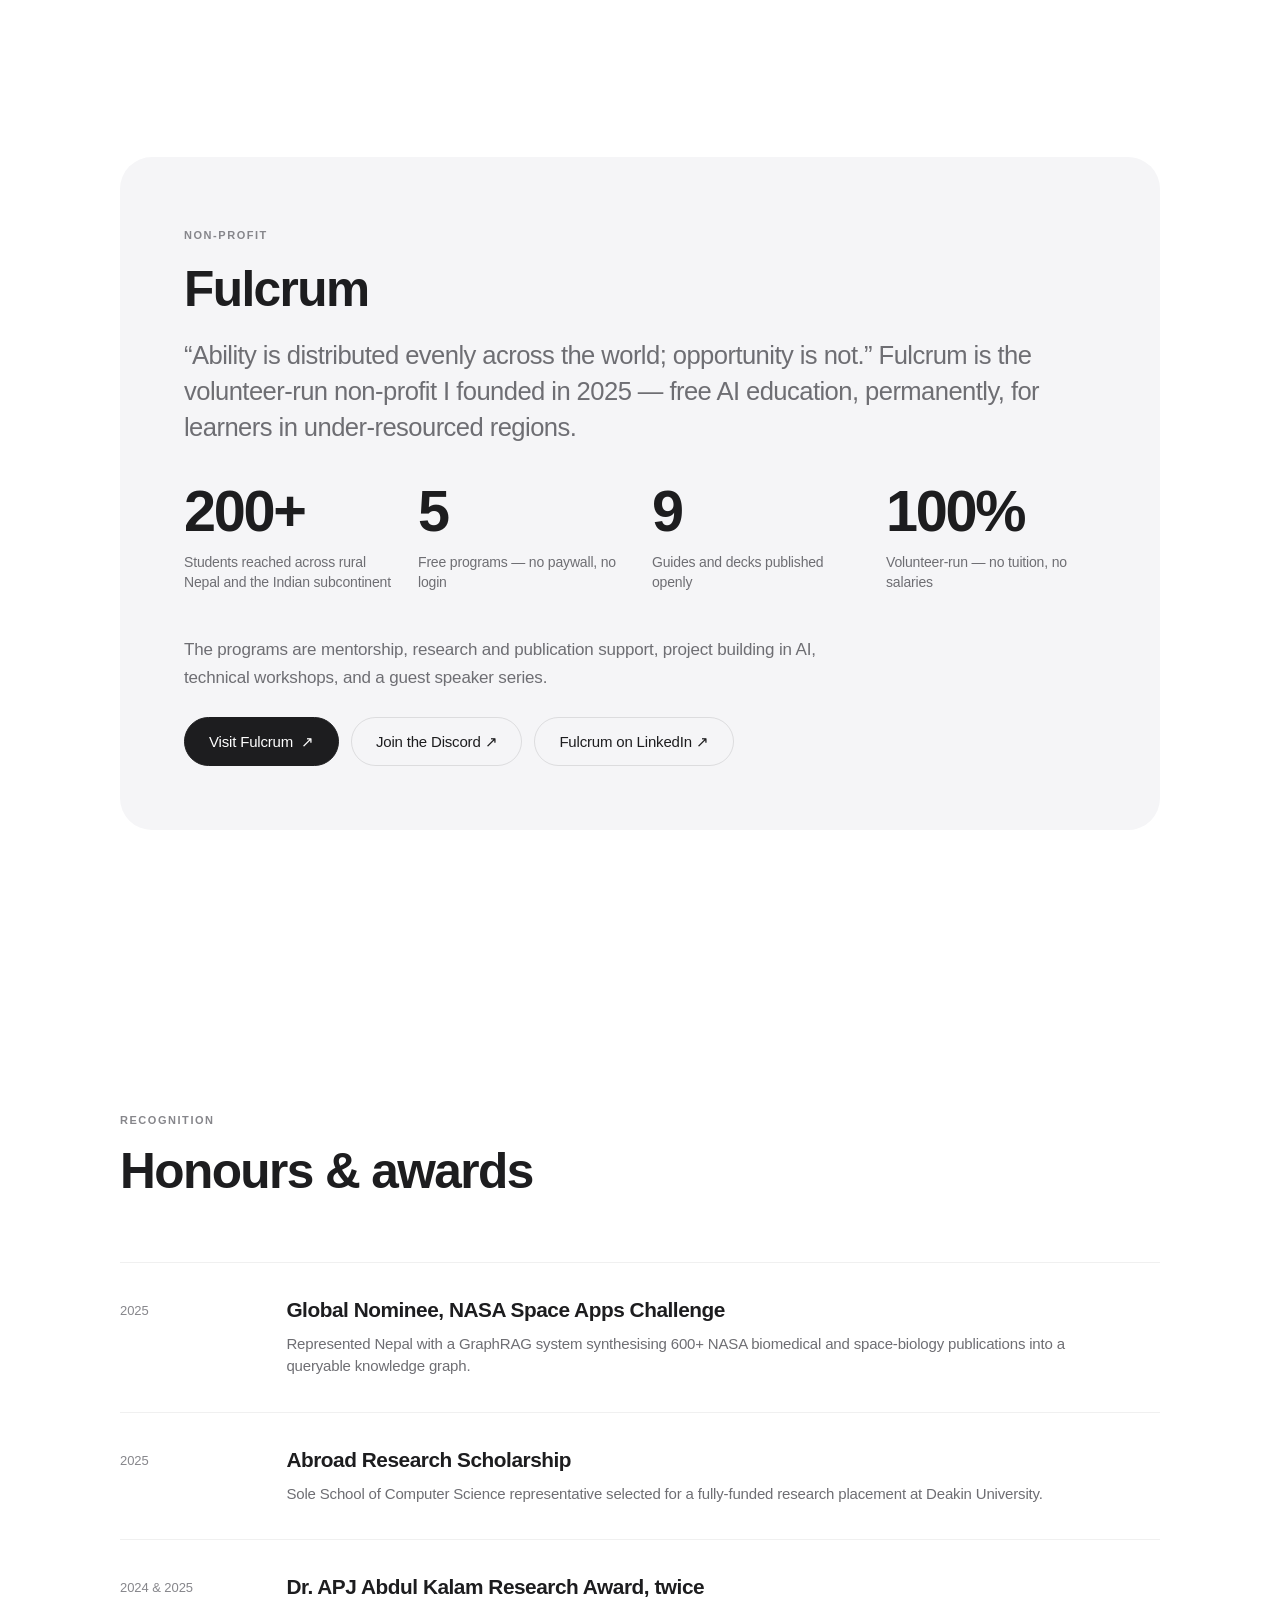
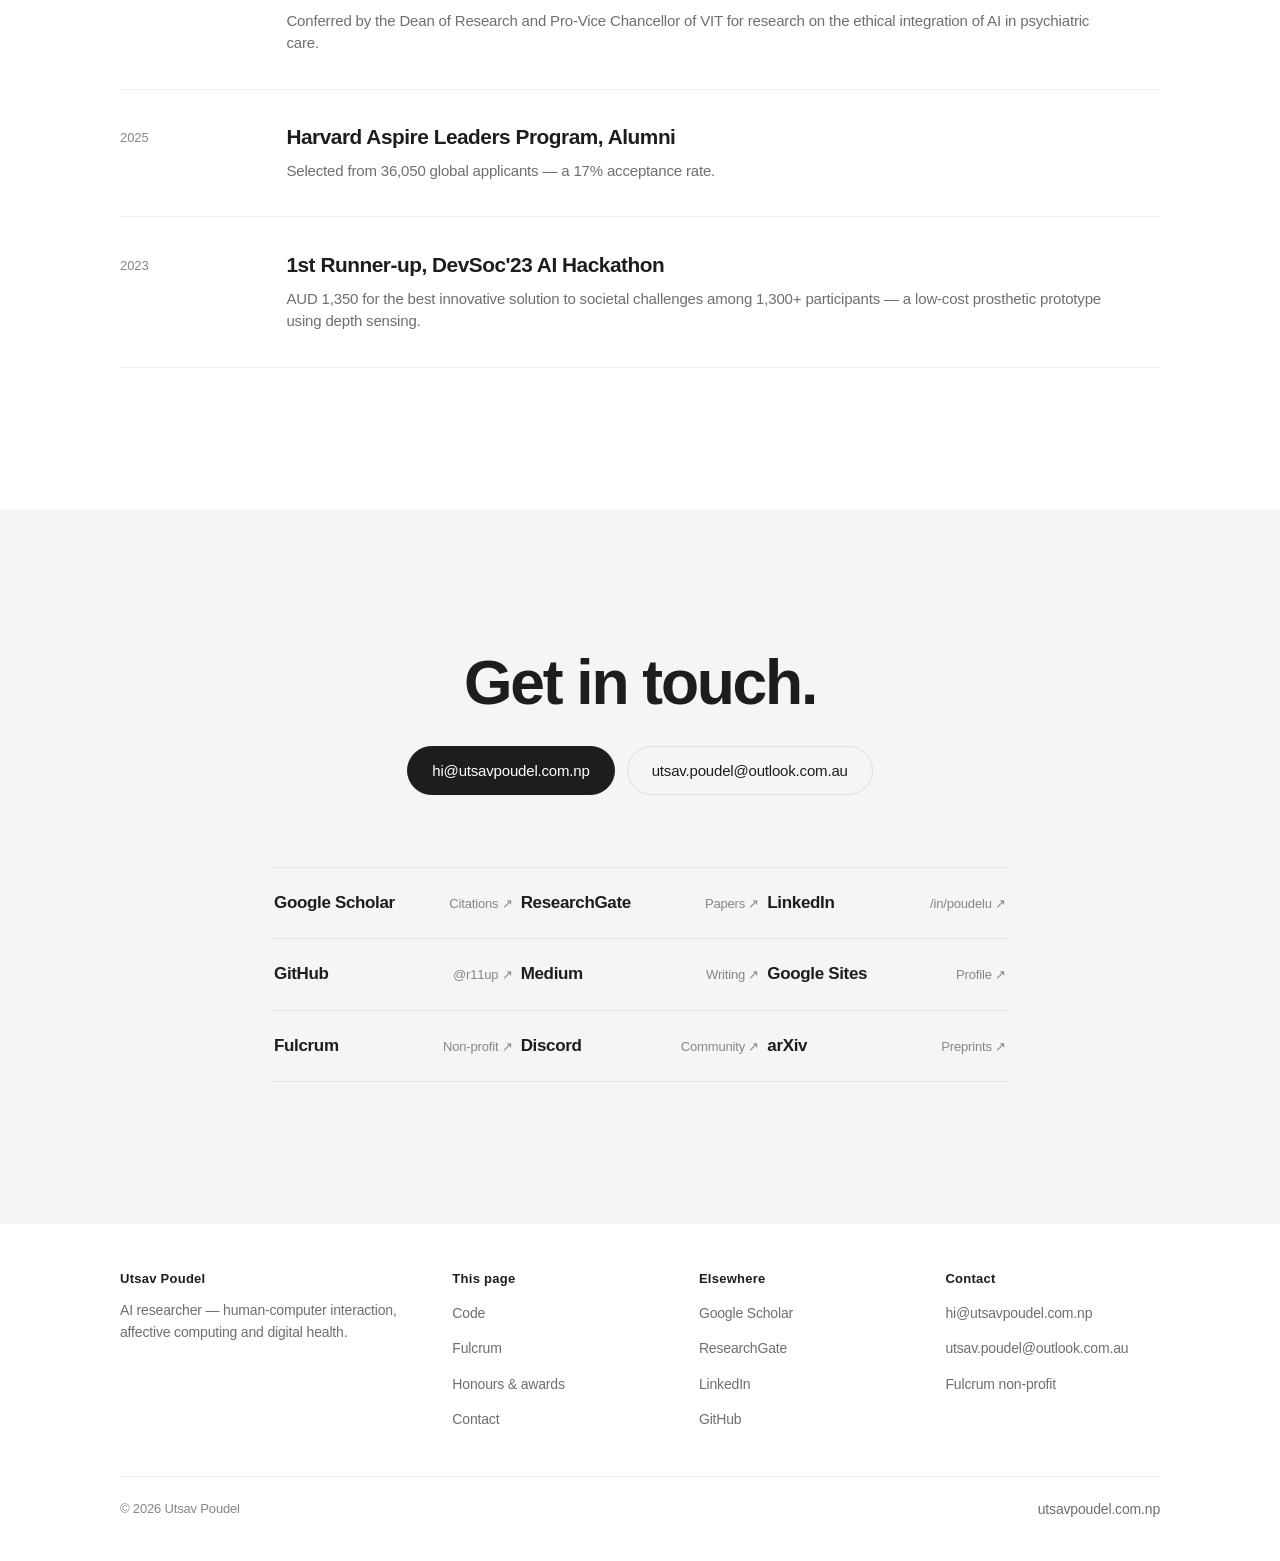
==== commit a7f1c326: "Use the UP monogram as the nav mark instead of the wordmark assets/m/7.png (the existing favicon) be" ====
--- a/about/index.html
+++ b/about/index.html
@@ -26,7 +26,7 @@
 <link rel="icon" href="/assets/m/7.png" type="image/png">
 <link rel="apple-touch-icon" href="/assets/m/7.png">
 <link rel="manifest" href="/site.webmanifest">
-<link rel="stylesheet" href="/assets/css/main.css">
+<link rel="stylesheet" href="/assets/css/main.css?v=202609090008">
 
 <script type="application/ld+json">
 {
@@ -116,7 +116,7 @@
 
 <header class="nav" id="nav">
   <div class="wrap nav__inner">
-    <a class="nav__brand" href="/">Utsav Poudel</a>
+    <a class="nav__brand" href="/" aria-label="Utsav Poudel — home"><img src="/assets/m/7.png" alt="Utsav Poudel" width="31" height="31"></a>
     <button class="nav__toggle" type="button" aria-label="Menu" aria-expanded="false"><span></span><span></span></button>
     <nav aria-label="Primary">
       <ul class="nav__list">
@@ -339,6 +339,6 @@
   </div>
 </footer>
 
-<script src="/assets/js/main.js" defer></script>
+<script src="/assets/js/main.js?v=202609090008" defer></script>
 </body>
 </html>
--- a/assets/css/main.css
+++ b/assets/css/main.css
@@ -189,11 +189,21 @@
   gap: 24px;
 }
 .nav__brand {
+  display: flex;
+  align-items: center;
   font-size: 0.9375rem;
   font-weight: 600;
   letter-spacing: -0.015em;
   white-space: nowrap;
 }
+.nav__brand img {
+  width: 31px;
+  height: 31px;
+  border-radius: 8px;
+  display: block;
+  transition: transform 0.4s var(--ease), opacity 0.3s var(--ease);
+}
+.nav__brand:hover img { transform: scale(1.06); opacity: 0.85; }
 .nav__list {
   display: flex;
   align-items: center;
@@ -672,22 +682,20 @@
   pointer-events: none;
 }
 
-/* one spacing unit governs the whole hero: x1 between lines, x2 before the links */
-.landing__inner { --gap: clamp(18px, 2.4vw, 26px); }
+/* one spacing unit governs the whole hero — every gap is exactly this */
+.landing__inner { --gap: clamp(22px, 3vw, 34px); }
 
 .landing__name {
-  font-family: var(--serif);
-  font-style: italic;
-  font-size: clamp(3rem, 11.5vw, 8.4rem);
-  font-weight: 500;
-  letter-spacing: -0.025em;
-  line-height: 1;
+  font-size: clamp(3rem, 11vw, 8.2rem);
+  font-weight: 600;
+  letter-spacing: -0.045em;
+  line-height: 0.96;
   margin-bottom: var(--gap);
   display: inline-block;
-  transition: letter-spacing 0.7s var(--ease);
-}
-
-/* hover: a greyscale sheen crosses the name, nothing more */
+  transition: letter-spacing 1.4s var(--ease);
+}
+
+/* hover: a greyscale sheen crosses the name, slowly, and nothing else */
 @supports (-webkit-background-clip: text) or (background-clip: text) {
   .landing__name {
     background-image: linear-gradient(100deg,
@@ -701,11 +709,24 @@
     background-clip: text;
     color: transparent;
     -webkit-text-fill-color: transparent;
-    transition: background-position 1.25s var(--ease), letter-spacing 0.7s var(--ease);
+    transition: background-position 2.6s var(--ease), letter-spacing 1.4s var(--ease);
   }
   .landing__name:hover { background-position: 0 0; }
 }
-.landing__name:hover { letter-spacing: -0.018em; }
+.landing__name:hover { letter-spacing: -0.04em; }
+
+/* origin mark — flag outline, no colour */
+.landing__origin {
+  display: inline-flex;
+  align-items: center;
+  gap: 8px;
+  font-size: 0.8125rem;
+  letter-spacing: 0.06em;
+  text-transform: uppercase;
+  color: var(--ink-3);
+  margin-bottom: var(--gap);
+}
+.landing__origin svg { width: 13px; height: auto; display: block; }
 
 .landing__role {
   font-size: clamp(1.05rem, 2.1vw, 1.5rem);
@@ -720,7 +741,7 @@
   font-size: 0.9375rem;
   letter-spacing: -0.008em;
   color: var(--ink-2);
-  margin-bottom: calc(var(--gap) * 2);
+  margin-bottom: var(--gap);
 }
 .landing__email a {
   border-bottom: 1px solid var(--line);
@@ -764,8 +785,6 @@
   background: #fff;
   box-shadow: 0 12px 28px rgba(0, 0, 0, 0.08);
 }
-.landing__links a.is-primary { background: var(--ink); color: #fff; border-color: var(--ink); }
-.landing__links a.is-primary:hover { background: #000; }
 .landing__links .ext { font-size: 0.75rem; color: currentColor; opacity: 0.5; }
 
 .landing__foot {
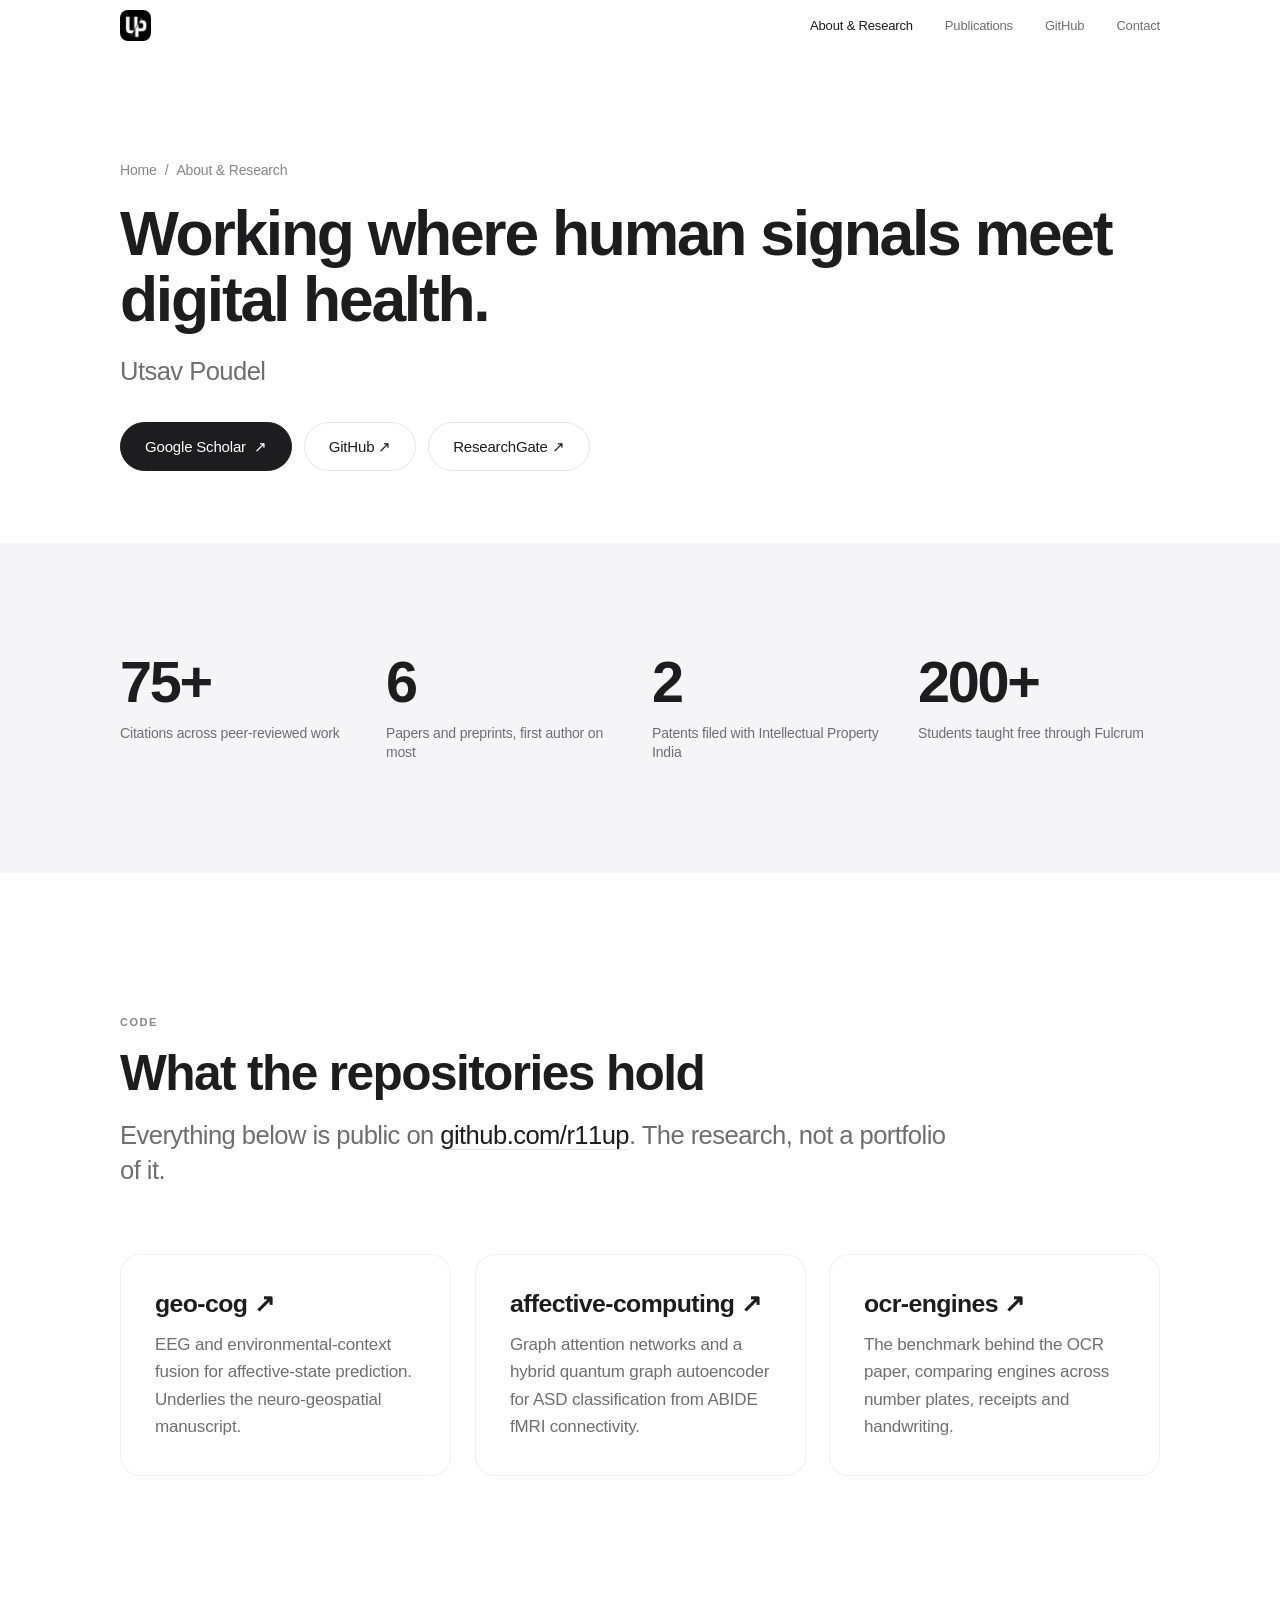
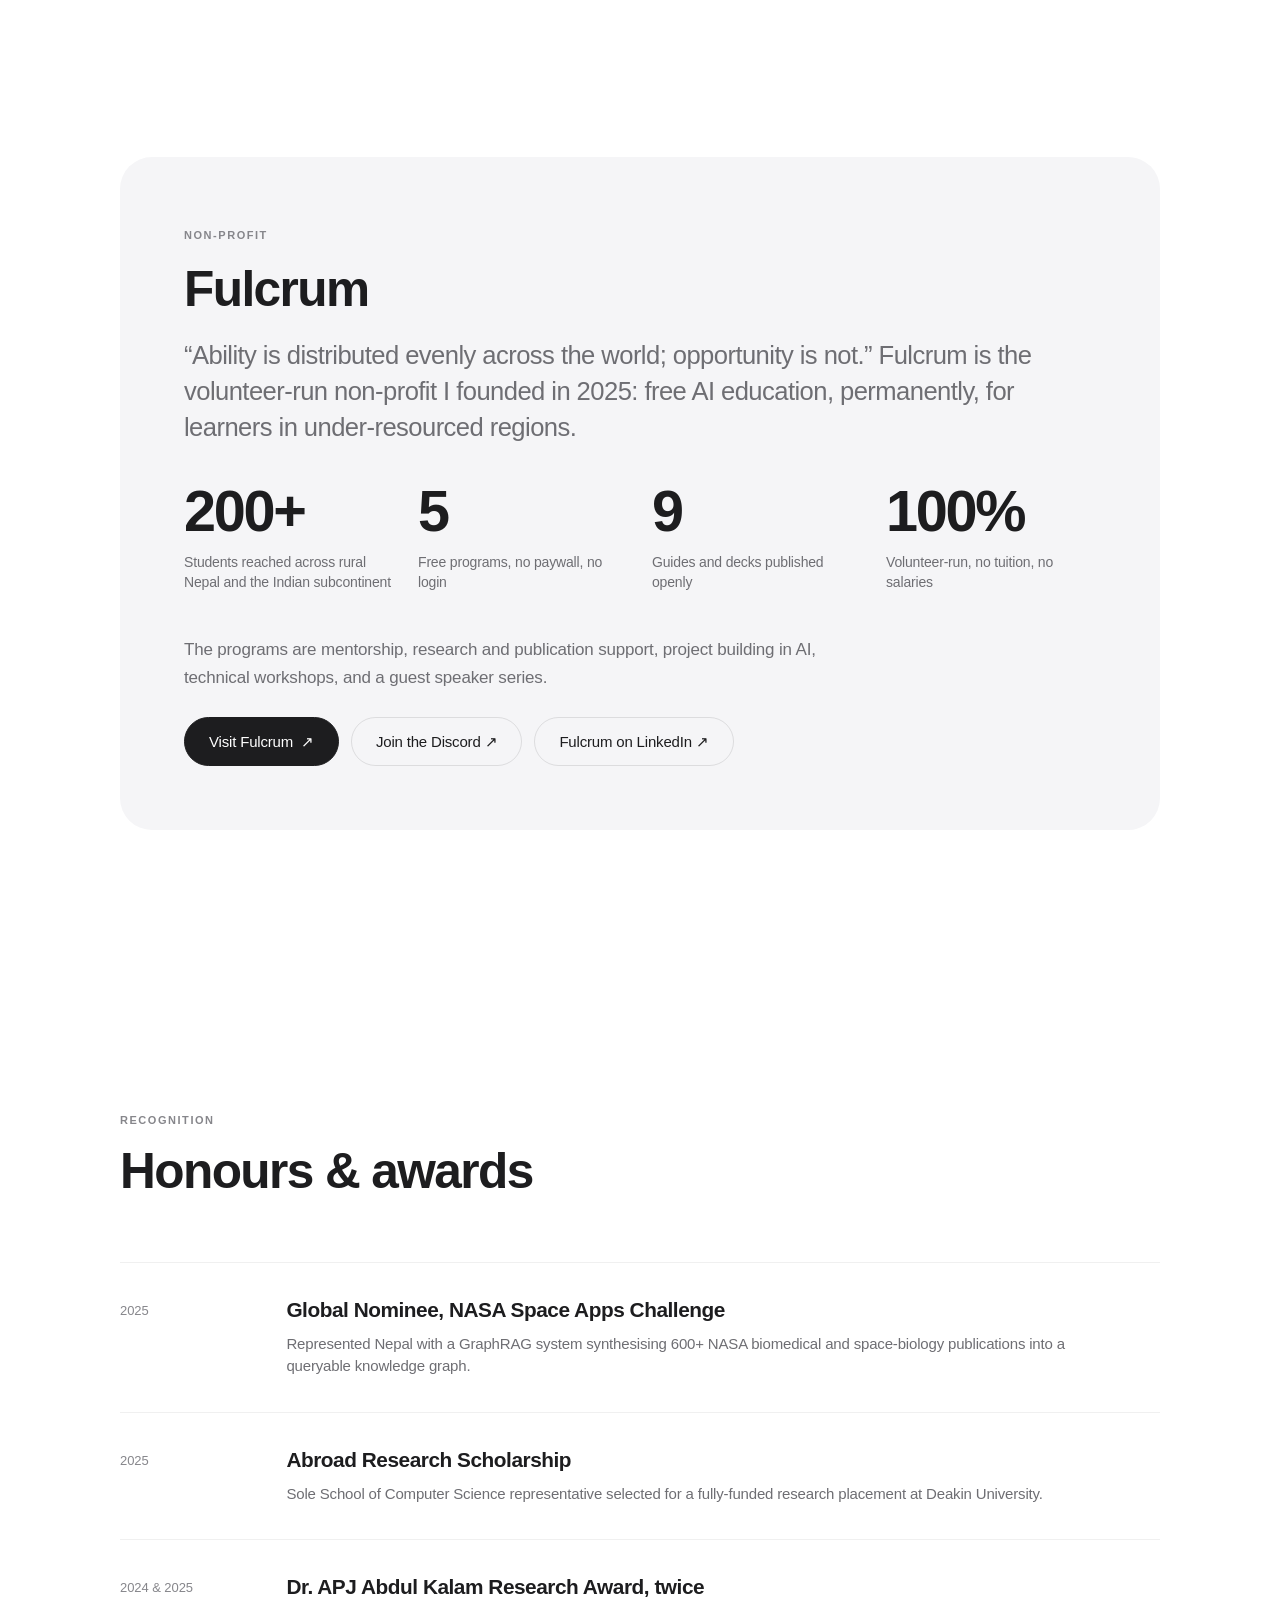
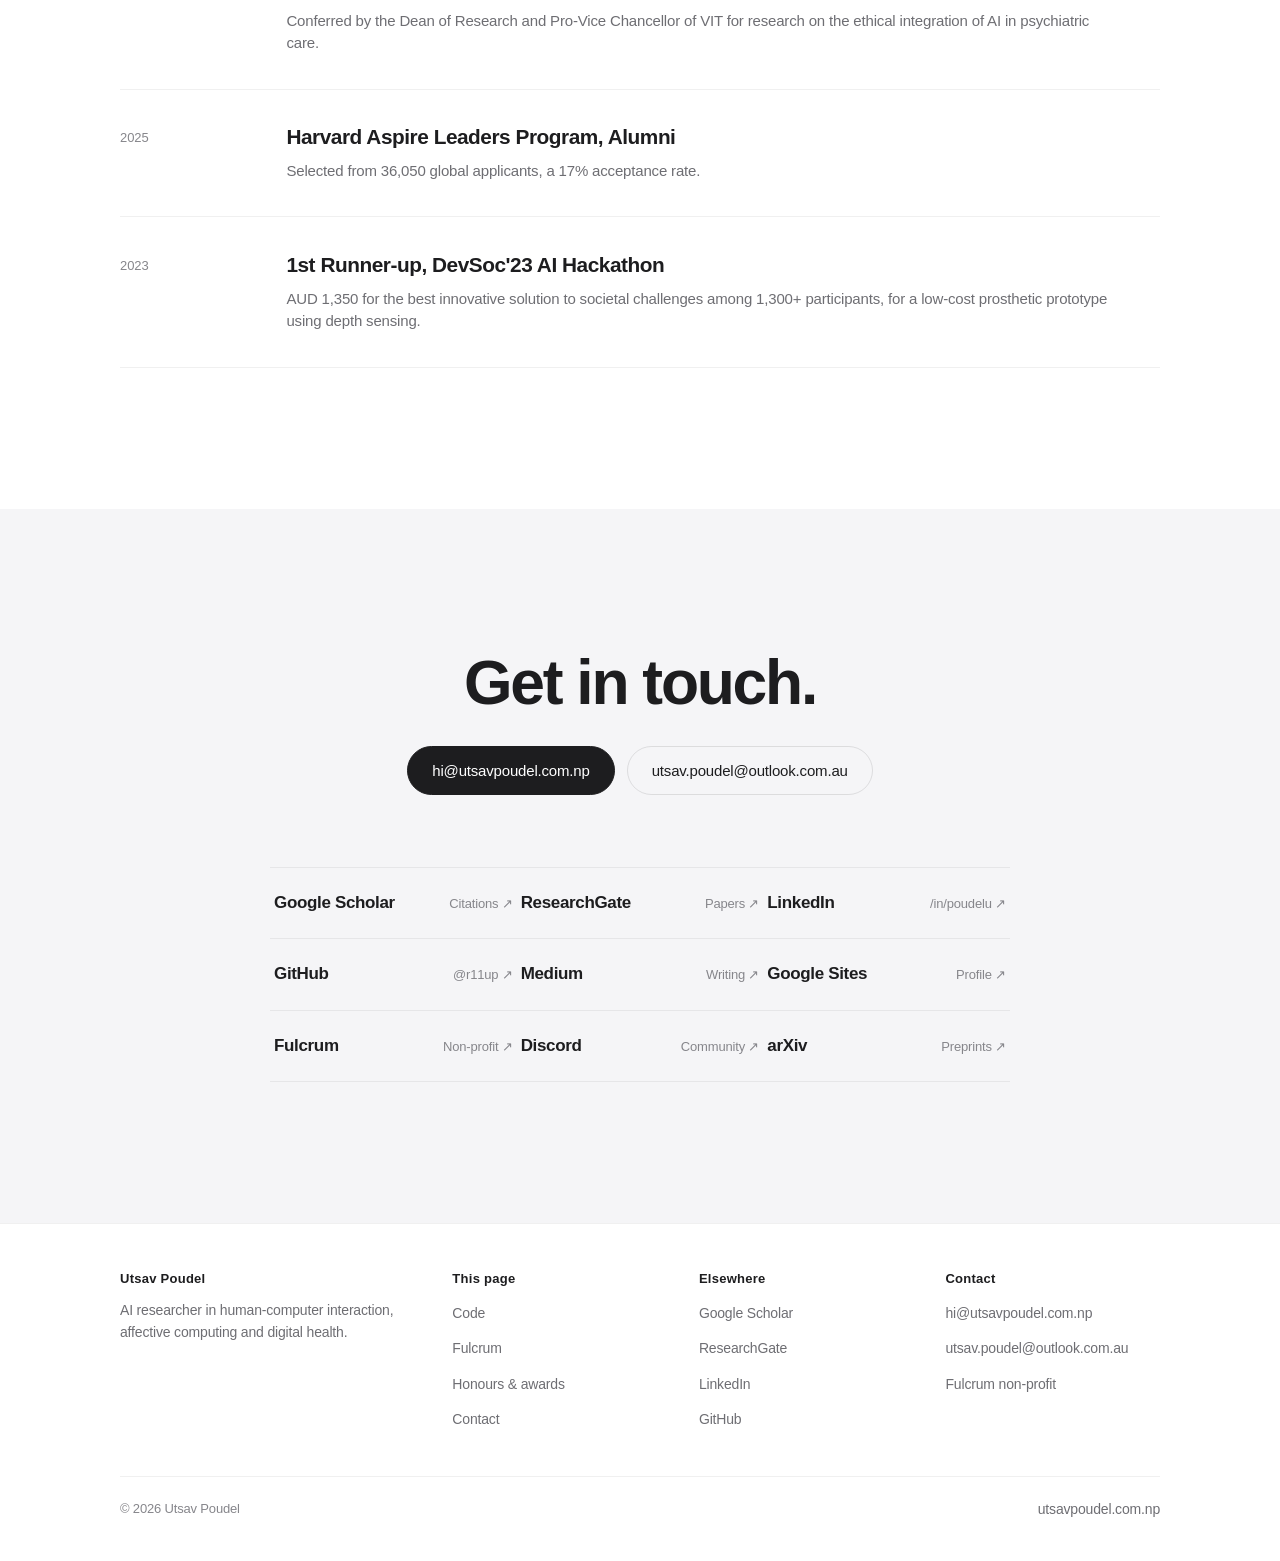
==== commit 2091fbd2: "Remove every em dash from the site copy Titles now separate with a pipe, list-style clauses use comm" ====
--- a/about/index.html
+++ b/about/index.html
@@ -3,7 +3,7 @@
 <head>
 <meta charset="UTF-8">
 <meta name="viewport" content="width=device-width, initial-scale=1">
-<title>About Utsav Poudel — AI Researcher in HCI, Affective Computing &amp; Digital Health</title>
+<title>About Utsav Poudel | AI Researcher in HCI, Affective Computing &amp; Digital Health</title>
 <meta name="description" content="Utsav Poudel is an AI researcher working in human-computer interaction, affective computing and digital health. Bachelor's from VIT, visiting research student at Deakin University, collaborator at the University of Melbourne, founder of the Fulcrum non-profit. Research on EEG and fMRI, graph neural networks and quantum machine learning.">
 <meta name="author" content="Utsav Poudel">
 <meta name="robots" content="index, follow, max-snippet:-1, max-image-preview:large, max-video-preview:-1">
@@ -13,12 +13,12 @@
 <meta property="og:type" content="profile">
 <meta property="og:site_name" content="Utsav Poudel">
 <meta property="og:url" content="https://utsavpoudel.com.np/about/">
-<meta property="og:title" content="About Utsav Poudel — AI Researcher in HCI &amp; Affective Computing">
-<meta property="og:description" content="Research on human cognitive signals, affective computing and digital health — across VIT, Deakin University, Monash University, IIT Mandi and the University of Melbourne.">
+<meta property="og:title" content="About Utsav Poudel | AI Researcher in HCI &amp; Affective Computing">
+<meta property="og:description" content="Research on human cognitive signals, affective computing and digital health, across VIT, Deakin University, Monash University, IIT Mandi and the University of Melbourne.">
 <meta property="og:image" content="https://utsavpoudel.com.np/assets/m/6.png">
-<meta property="og:image:alt" content="Utsav Poudel — AI researcher">
+<meta property="og:image:alt" content="Utsav Poudel, AI researcher">
 <meta name="twitter:card" content="summary_large_image">
-<meta name="twitter:title" content="About Utsav Poudel — AI Researcher">
+<meta name="twitter:title" content="About Utsav Poudel | AI Researcher">
 <meta name="twitter:description" content="Human-computer interaction, affective computing and digital health. Research, code and the Fulcrum non-profit.">
 <meta name="twitter:image" content="https://utsavpoudel.com.np/assets/m/6.png">
 
@@ -26,7 +26,7 @@
 <link rel="icon" href="/assets/m/7.png" type="image/png">
 <link rel="apple-touch-icon" href="/assets/m/7.png">
 <link rel="manifest" href="/site.webmanifest">
-<link rel="stylesheet" href="/assets/css/main.css?v=202609090008">
+<link rel="stylesheet" href="/assets/css/main.css?v=202609090024">
 
 <script type="application/ld+json">
 {
@@ -116,7 +116,7 @@
 
 <header class="nav" id="nav">
   <div class="wrap nav__inner">
-    <a class="nav__brand" href="/" aria-label="Utsav Poudel — home"><img src="/assets/m/7.png" alt="Utsav Poudel" width="31" height="31"></a>
+    <a class="nav__brand" href="/" aria-label="Utsav Poudel, home"><img src="/assets/m/7.png" alt="Utsav Poudel" width="31" height="31"></a>
     <button class="nav__toggle" type="button" aria-label="Menu" aria-expanded="false"><span></span><span></span></button>
     <nav aria-label="Primary">
       <ul class="nav__list">
@@ -175,7 +175,7 @@
       <div class="section-head reveal">
         <span class="mono-label">Code</span>
         <h2 class="h2">What the repositories hold</h2>
-        <p class="lead">Everything below is public on <a class="text-link" href="https://github.com/r11up" target="_blank" rel="noopener me">github.com/r11up</a> — the research, not a portfolio of it.</p>
+        <p class="lead">Everything below is public on <a class="text-link" href="https://github.com/r11up" target="_blank" rel="noopener me">github.com/r11up</a>. The research, not a portfolio of it.</p>
       </div>
 
       <div class="grid grid--3">
@@ -189,7 +189,7 @@
         </a>
         <a class="card reveal" data-delay="0.16" href="https://github.com/r11up/ocr-engines" target="_blank" rel="noopener">
           <h3 class="h3">ocr-engines <span aria-hidden="true">↗</span></h3>
-          <p class="body">The benchmark behind the OCR paper — engines compared across number plates, receipts and handwriting.</p>
+          <p class="body">The benchmark behind the OCR paper, comparing engines across number plates, receipts and handwriting.</p>
         </a>
       </div>
     </div>
@@ -201,13 +201,13 @@
       <div class="panel reveal">
         <span class="mono-label">Non-profit</span>
         <h2 class="h2" style="margin:16px 0 22px;">Fulcrum</h2>
-        <p class="lead measure" style="margin-bottom:30px;">“Ability is distributed evenly across the world; opportunity is not.” Fulcrum is the volunteer-run non-profit I founded in 2025 — free AI education, permanently, for learners in under-resourced regions.</p>
+        <p class="lead measure" style="margin-bottom:30px;">“Ability is distributed evenly across the world; opportunity is not.” Fulcrum is the volunteer-run non-profit I founded in 2025: free AI education, permanently, for learners in under-resourced regions.</p>
 
         <div class="grid grid--4" style="margin-bottom:36px;">
           <div class="stat"><div class="stat__num">200+</div><p class="stat__label">Students reached across rural Nepal and the Indian subcontinent</p></div>
-          <div class="stat"><div class="stat__num">5</div><p class="stat__label">Free programs — no paywall, no login</p></div>
+          <div class="stat"><div class="stat__num">5</div><p class="stat__label">Free programs, no paywall, no login</p></div>
           <div class="stat"><div class="stat__num">9</div><p class="stat__label">Guides and decks published openly</p></div>
-          <div class="stat"><div class="stat__num">100%</div><p class="stat__label">Volunteer-run — no tuition, no salaries</p></div>
+          <div class="stat"><div class="stat__num">100%</div><p class="stat__label">Volunteer-run, no tuition, no salaries</p></div>
         </div>
 
         <p class="body" style="margin-bottom:26px; max-width:70ch;">The programs are mentorship, research and publication support, project building in AI, technical workshops, and a guest speaker series.</p>
@@ -257,7 +257,7 @@
           <div class="row__meta">2025</div>
           <div>
             <h3 class="row__title">Harvard Aspire Leaders Program, Alumni</h3>
-            <p class="row__sub">Selected from 36,050 global applicants — a 17% acceptance rate.</p>
+            <p class="row__sub">Selected from 36,050 global applicants, a 17% acceptance rate.</p>
           </div>
           <div class="row__aside"></div>
         </div>
@@ -265,7 +265,7 @@
           <div class="row__meta">2023</div>
           <div>
             <h3 class="row__title">1st Runner-up, DevSoc'23 AI Hackathon</h3>
-            <p class="row__sub">AUD 1,350 for the best innovative solution to societal challenges among 1,300+ participants — a low-cost prosthetic prototype using depth sensing.</p>
+            <p class="row__sub">AUD 1,350 for the best innovative solution to societal challenges among 1,300+ participants, for a low-cost prosthetic prototype using depth sensing.</p>
           </div>
           <div class="row__aside"></div>
         </div>
@@ -303,7 +303,7 @@
     <div class="footer__grid">
       <div>
         <h4>Utsav Poudel</h4>
-        <p>AI researcher — human-computer interaction, affective computing and digital health.</p>
+        <p>AI researcher in human-computer interaction, affective computing and digital health.</p>
       </div>
       <div>
         <h4>This page</h4>
@@ -339,6 +339,6 @@
   </div>
 </footer>
 
-<script src="/assets/js/main.js?v=202609090008" defer></script>
+<script src="/assets/js/main.js?v=202609090024" defer></script>
 </body>
 </html>
--- a/assets/css/main.css
+++ b/assets/css/main.css
@@ -715,7 +715,7 @@
 }
 .landing__name:hover { letter-spacing: -0.04em; }
 
-/* origin mark — flag outline, no colour */
+/* origin mark — monochrome silhouette that becomes the real flag on hover */
 .landing__origin {
   display: inline-flex;
   align-items: center;
@@ -725,13 +725,45 @@
   text-transform: uppercase;
   color: var(--ink-3);
   margin-bottom: var(--gap);
-}
-.landing__origin svg { width: 13px; height: auto; display: block; }
+  transition: color 0.3s var(--ease);
+}
+.landing__origin:hover { color: var(--ink); }
+
+.landing__origin-flag {
+  position: relative;
+  display: inline-flex;
+  align-items: center;
+  justify-content: center;
+  width: 16px;
+  height: 16px;
+}
+.landing__origin-flag svg {
+  width: 13px;
+  height: auto;
+  display: block;
+  transition: opacity 0.35s var(--ease);
+}
+.landing__origin-emoji {
+  position: absolute;
+  inset: 0;
+  display: flex;
+  align-items: center;
+  justify-content: center;
+  font-size: 14px;
+  line-height: 1;
+  opacity: 0;
+  transform: scale(0.8);
+  transition: opacity 0.35s var(--ease), transform 0.45s var(--ease);
+}
+.landing__origin:hover svg { opacity: 0; }
+.landing__origin:hover .landing__origin-emoji { opacity: 1; transform: scale(1); }
 
 .landing__role {
-  font-size: clamp(1.05rem, 2.1vw, 1.5rem);
+  font-family: var(--serif);
+  font-style: italic;
+  font-size: clamp(1.2rem, 2.5vw, 1.8rem);
   font-weight: 400;
-  letter-spacing: -0.02em;
+  letter-spacing: -0.005em;
   color: var(--ink);
   margin-bottom: var(--gap);
 }
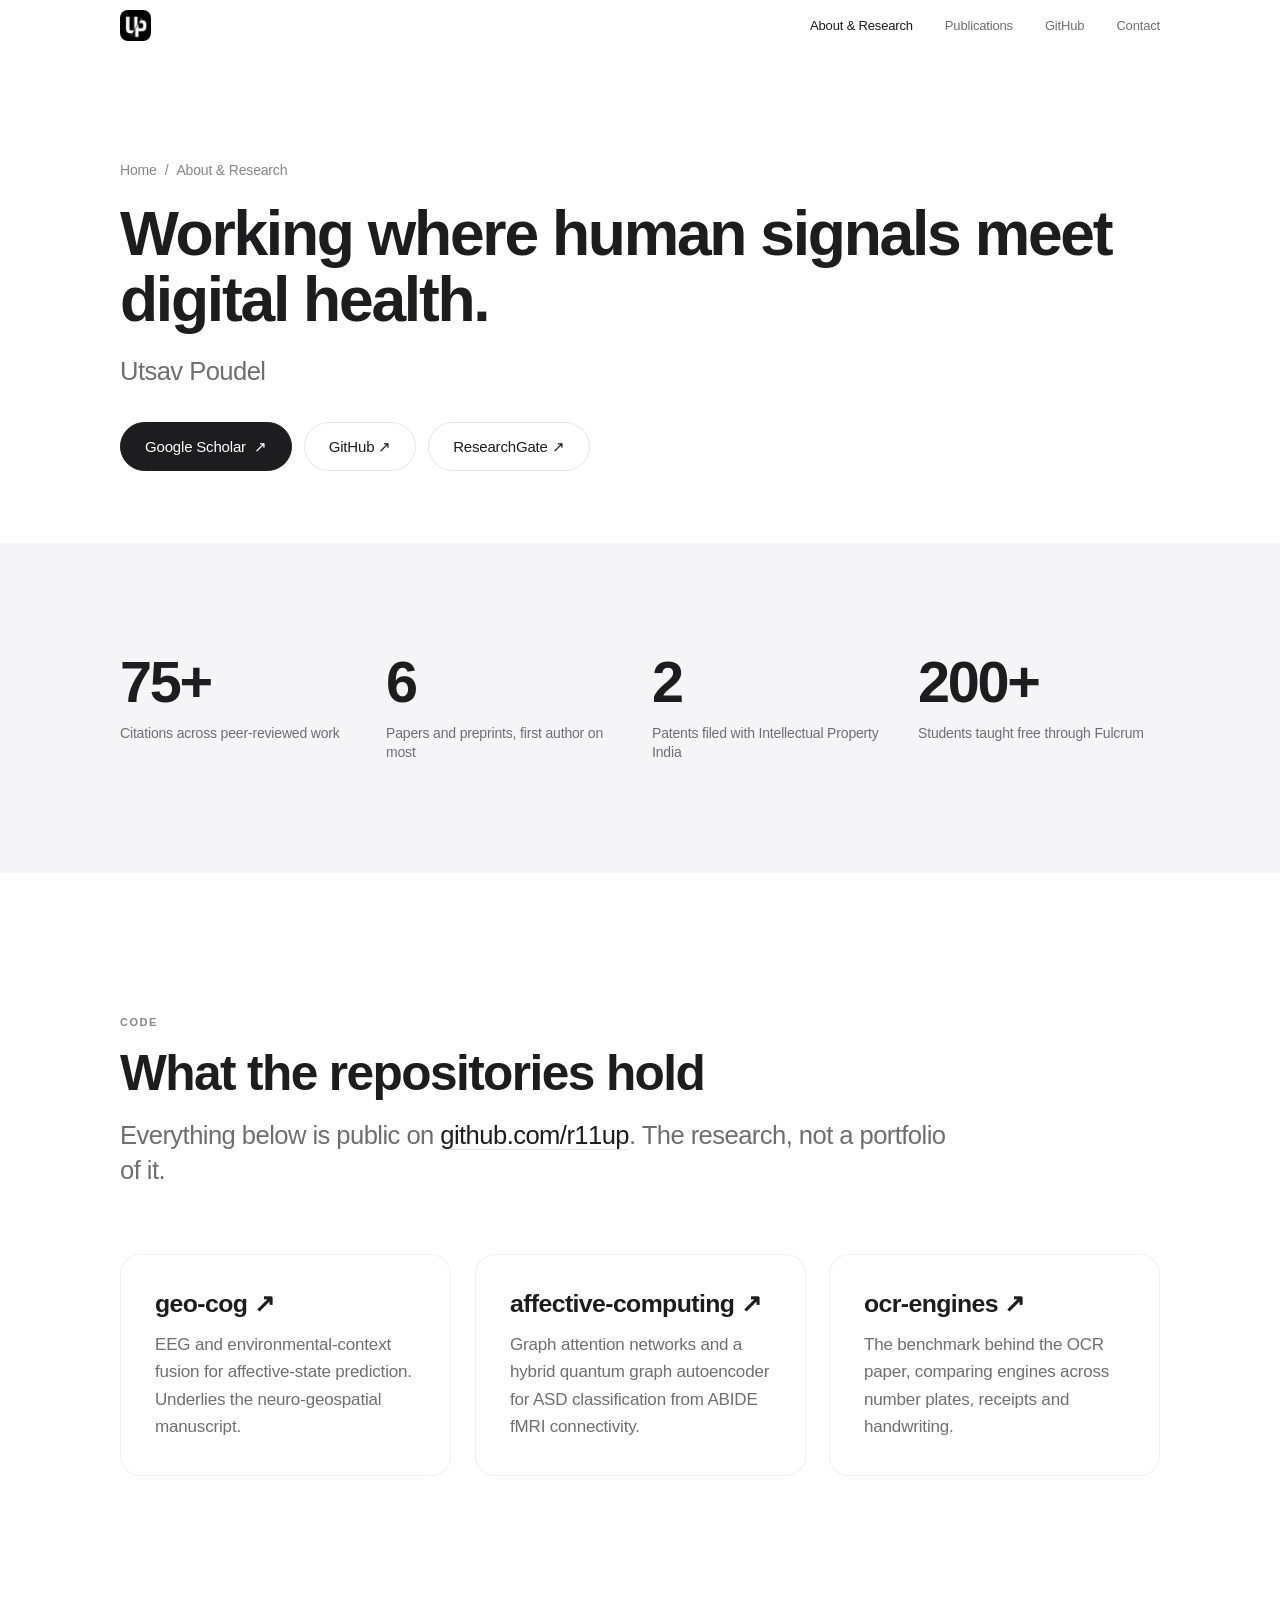
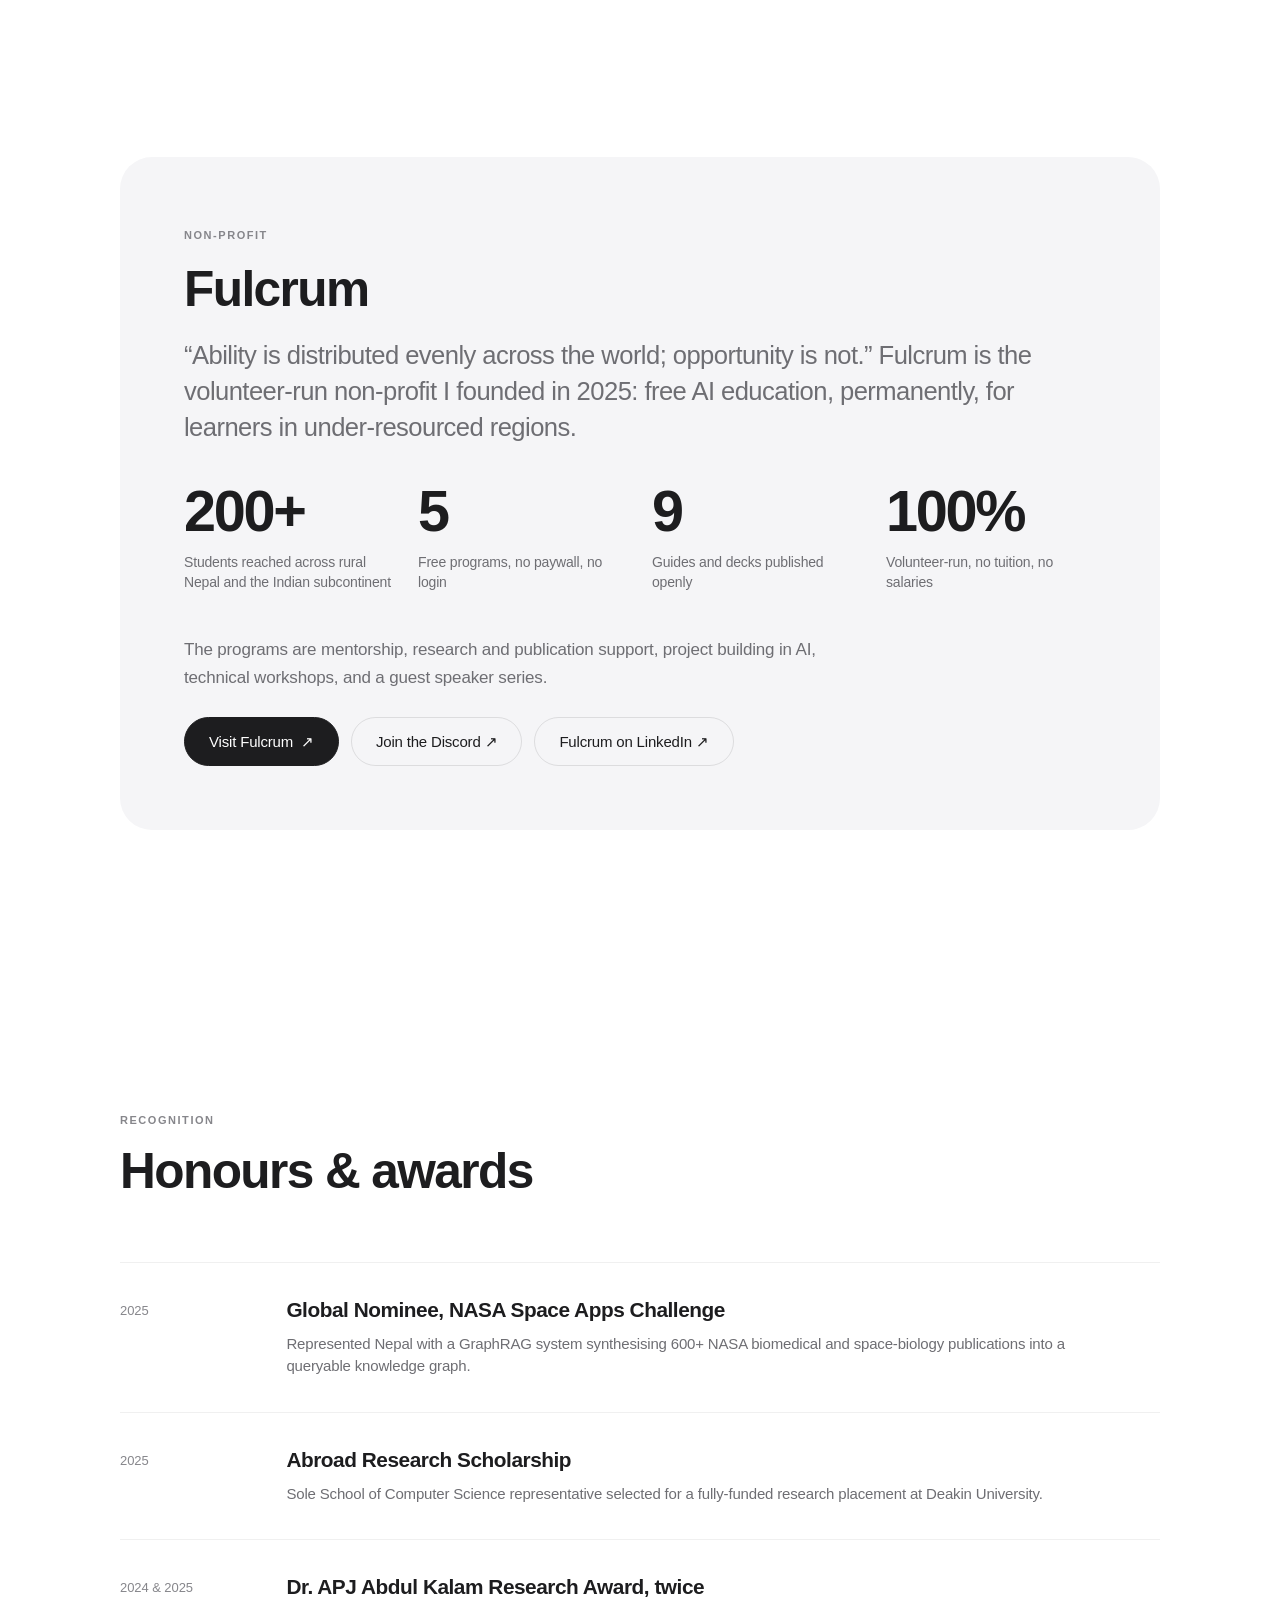
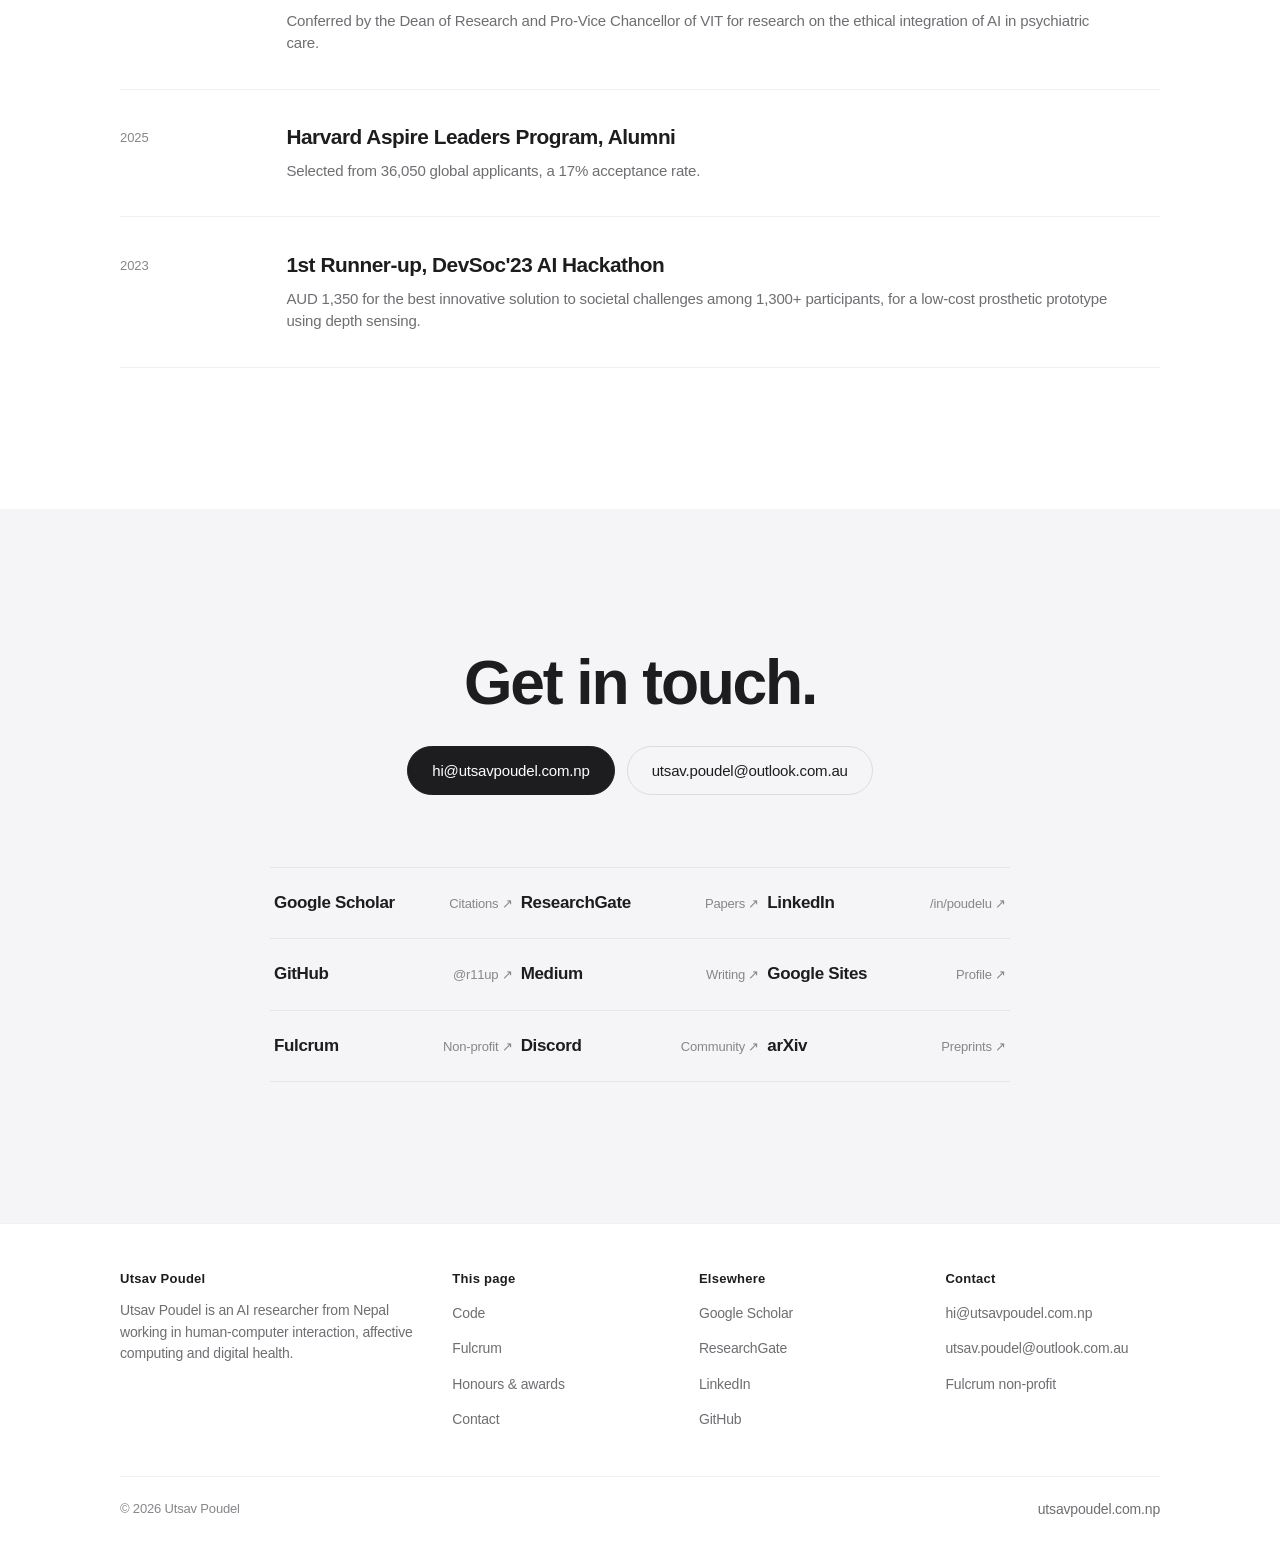
==== commit 0c3c7a60: "SEO: target the name queries, fix a dead ResearchGate link Search shows at least four other people p" ====
--- a/about/index.html
+++ b/about/index.html
@@ -3,30 +3,30 @@
 <head>
 <meta charset="UTF-8">
 <meta name="viewport" content="width=device-width, initial-scale=1">
-<title>About Utsav Poudel | AI Researcher in HCI, Affective Computing &amp; Digital Health</title>
-<meta name="description" content="Utsav Poudel is an AI researcher working in human-computer interaction, affective computing and digital health. Bachelor's from VIT, visiting research student at Deakin University, collaborator at the University of Melbourne, founder of the Fulcrum non-profit. Research on EEG and fMRI, graph neural networks and quantum machine learning.">
+<title>About Utsav Poudel | AI Researcher from Nepal in HCI &amp; Digital Health</title>
+<meta name="description" content="About Utsav Poudel, an AI researcher from Nepal working in human-computer interaction, affective computing and digital health. Bachelor's from VIT, visiting research student at Deakin University, collaborator at the University of Melbourne, founder of the Fulcrum non-profit. Research on EEG and fMRI, graph neural networks and quantum machine learning.">
 <meta name="author" content="Utsav Poudel">
 <meta name="robots" content="index, follow, max-snippet:-1, max-image-preview:large, max-video-preview:-1">
-<meta name="keywords" content="Utsav Poudel, about Utsav Poudel, Utsav Poudel research, Utsav Poudel publications, Utsav Poudel affective computing, Utsav Poudel HCI, Utsav Poudel digital health, Utsav Poudel Deakin University, Utsav Poudel VIT, Utsav Poudel Fulcrum, Utshav Paudel, Utsav Paudel, AI researcher">
+<meta name="keywords" content="Utsav Poudel, about Utsav Poudel, Utsav Poudel Nepal, Utsav Poudel researcher, Utsav Poudel AI researcher, Utsav Poudel research, Utsav Poudel publications, Utsav Poudel awards, Utsav Poudel affective computing, Utsav Poudel HCI, Utsav Poudel digital health, Utsav Poudel Deakin University, Utsav Poudel VIT, Utsav Poudel Fulcrum, Utshav Paudel, Utsav Paudel, AI researcher Nepal">
 <link rel="canonical" href="https://utsavpoudel.com.np/about/">
 
 <meta property="og:type" content="profile">
 <meta property="og:site_name" content="Utsav Poudel">
 <meta property="og:url" content="https://utsavpoudel.com.np/about/">
-<meta property="og:title" content="About Utsav Poudel | AI Researcher in HCI &amp; Affective Computing">
-<meta property="og:description" content="Research on human cognitive signals, affective computing and digital health, across VIT, Deakin University, Monash University, IIT Mandi and the University of Melbourne.">
+<meta property="og:title" content="About Utsav Poudel | AI Researcher from Nepal in HCI &amp; Digital Health">
+<meta property="og:description" content="Utsav Poudel, AI researcher from Nepal. Research on human cognitive signals, affective computing and digital health across VIT, Deakin University, Monash University and the University of Melbourne.">
 <meta property="og:image" content="https://utsavpoudel.com.np/assets/m/6.png">
 <meta property="og:image:alt" content="Utsav Poudel, AI researcher">
 <meta name="twitter:card" content="summary_large_image">
-<meta name="twitter:title" content="About Utsav Poudel | AI Researcher">
-<meta name="twitter:description" content="Human-computer interaction, affective computing and digital health. Research, code and the Fulcrum non-profit.">
+<meta name="twitter:title" content="About Utsav Poudel | AI Researcher from Nepal">
+<meta name="twitter:description" content="Utsav Poudel, AI researcher from Nepal. Human-computer interaction, affective computing, digital health, and the Fulcrum non-profit.">
 <meta name="twitter:image" content="https://utsavpoudel.com.np/assets/m/6.png">
 
 <meta name="theme-color" content="#ffffff">
 <link rel="icon" href="/assets/m/7.png" type="image/png">
 <link rel="apple-touch-icon" href="/assets/m/7.png">
 <link rel="manifest" href="/site.webmanifest">
-<link rel="stylesheet" href="/assets/css/main.css?v=202609090024">
+<link rel="stylesheet" href="/assets/css/main.css?v=202609091041">
 
 <script type="application/ld+json">
 {
@@ -57,7 +57,7 @@
       "alternateName": ["Utshav Paudel", "Utsav Paudel", "U. Poudel"],
       "url": "https://utsavpoudel.com.np/",
       "jobTitle": "AI Researcher",
-      "description": "AI researcher in human-computer interaction, affective computing and digital health.",
+      "description": "Utsav Poudel is an AI researcher from Nepal working in human-computer interaction, affective computing and digital health.",
       "email": "mailto:hi@utsavpoudel.com.np",
       "alumniOf": { "@type": "CollegeOrUniversity", "name": "Vellore Institute of Technology", "sameAs": "https://vit.ac.in/" },
       "affiliation": [
@@ -86,7 +86,7 @@
       "sameAs": [
         "https://github.com/r11up",
         "https://scholar.google.com/citations?user=BEfjz2gAAAAJ&hl=en",
-        "https://www.researchgate.net/profile/Utsav-Poudel-4",
+        "https://www.researchgate.net/profile/Utsav-Poudel",
         "https://www.linkedin.com/in/poudelu/",
         "https://utsavpoudel.medium.com/",
         "https://sites.google.com/view/utsavpoudel",
@@ -140,7 +140,7 @@
       <div class="btn-row reveal" data-delay="0.14" style="margin-top:32px;">
         <a class="btn" href="https://scholar.google.com/citations?user=BEfjz2gAAAAJ&amp;hl=en" target="_blank" rel="noopener me">Google Scholar <span class="btn__arrow" aria-hidden="true">↗</span></a>
         <a class="btn btn--ghost" href="https://github.com/r11up" target="_blank" rel="noopener me">GitHub ↗</a>
-        <a class="btn btn--ghost" href="https://www.researchgate.net/profile/Utsav-Poudel-4" target="_blank" rel="noopener me">ResearchGate ↗</a>
+        <a class="btn btn--ghost" href="https://www.researchgate.net/profile/Utsav-Poudel" target="_blank" rel="noopener me">ResearchGate ↗</a>
       </div>
     </div>
   </section>
@@ -284,7 +284,7 @@
 
       <div class="links reveal" data-delay="0.14" style="margin-top:clamp(40px,6vw,72px); text-align:left;">
         <a class="links__item" href="https://scholar.google.com/citations?user=BEfjz2gAAAAJ&amp;hl=en" target="_blank" rel="noopener me"><span class="links__name">Google Scholar</span><span class="links__meta">Citations ↗</span></a>
-        <a class="links__item" href="https://www.researchgate.net/profile/Utsav-Poudel-4" target="_blank" rel="noopener me"><span class="links__name">ResearchGate</span><span class="links__meta">Papers ↗</span></a>
+        <a class="links__item" href="https://www.researchgate.net/profile/Utsav-Poudel" target="_blank" rel="noopener me"><span class="links__name">ResearchGate</span><span class="links__meta">Papers ↗</span></a>
         <a class="links__item" href="https://www.linkedin.com/in/poudelu/" target="_blank" rel="noopener me"><span class="links__name">LinkedIn</span><span class="links__meta">/in/poudelu ↗</span></a>
         <a class="links__item" href="https://github.com/r11up" target="_blank" rel="noopener me"><span class="links__name">GitHub</span><span class="links__meta">@r11up ↗</span></a>
         <a class="links__item" href="https://utsavpoudel.medium.com/" target="_blank" rel="noopener me"><span class="links__name">Medium</span><span class="links__meta">Writing ↗</span></a>
@@ -303,7 +303,7 @@
     <div class="footer__grid">
       <div>
         <h4>Utsav Poudel</h4>
-        <p>AI researcher in human-computer interaction, affective computing and digital health.</p>
+        <p>Utsav Poudel is an AI researcher from Nepal working in human-computer interaction, affective computing and digital health.</p>
       </div>
       <div>
         <h4>This page</h4>
@@ -318,7 +318,7 @@
         <h4>Elsewhere</h4>
         <ul>
           <li><a href="https://scholar.google.com/citations?user=BEfjz2gAAAAJ&amp;hl=en" target="_blank" rel="noopener me">Google Scholar</a></li>
-          <li><a href="https://www.researchgate.net/profile/Utsav-Poudel-4" target="_blank" rel="noopener me">ResearchGate</a></li>
+          <li><a href="https://www.researchgate.net/profile/Utsav-Poudel" target="_blank" rel="noopener me">ResearchGate</a></li>
           <li><a href="https://www.linkedin.com/in/poudelu/" target="_blank" rel="noopener me">LinkedIn</a></li>
           <li><a href="https://github.com/r11up" target="_blank" rel="noopener me">GitHub</a></li>
         </ul>
@@ -339,6 +339,6 @@
   </div>
 </footer>
 
-<script src="/assets/js/main.js?v=202609090024" defer></script>
+<script src="/assets/js/main.js?v=202609091041" defer></script>
 </body>
 </html>
